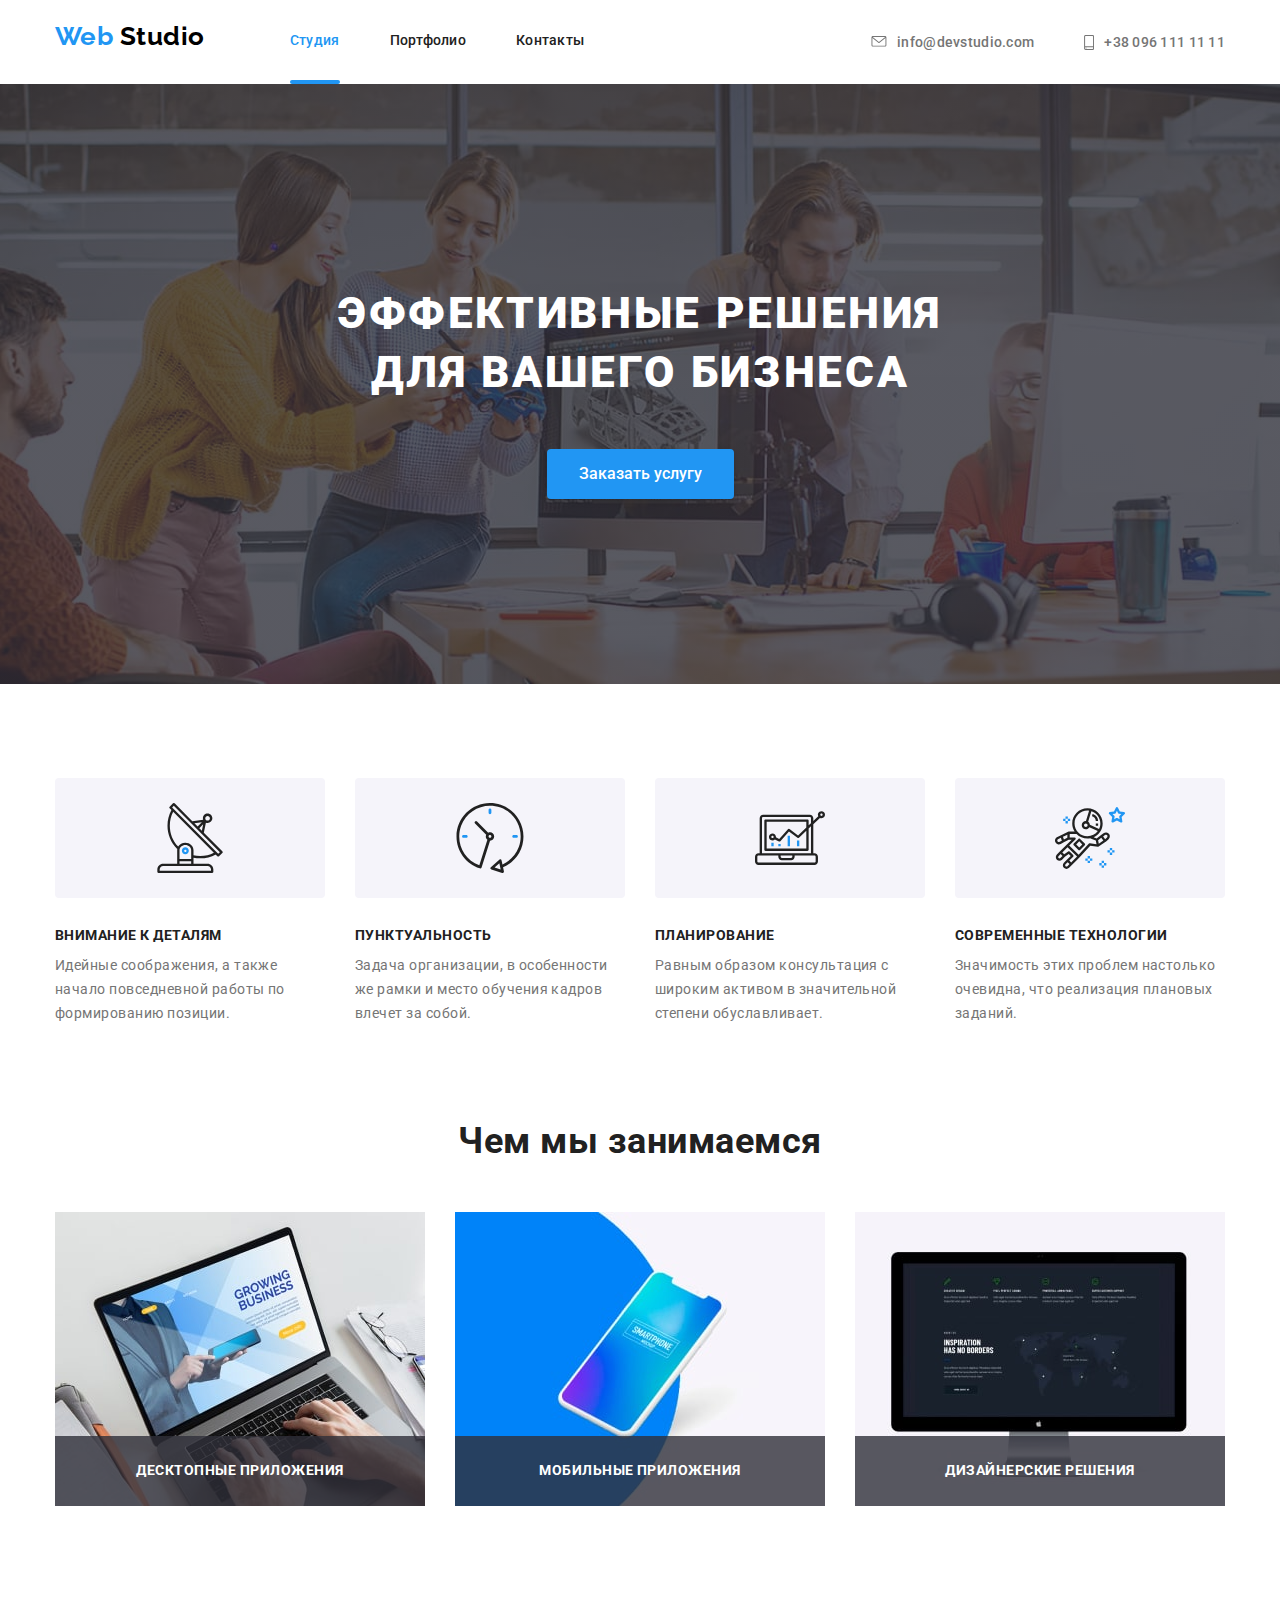
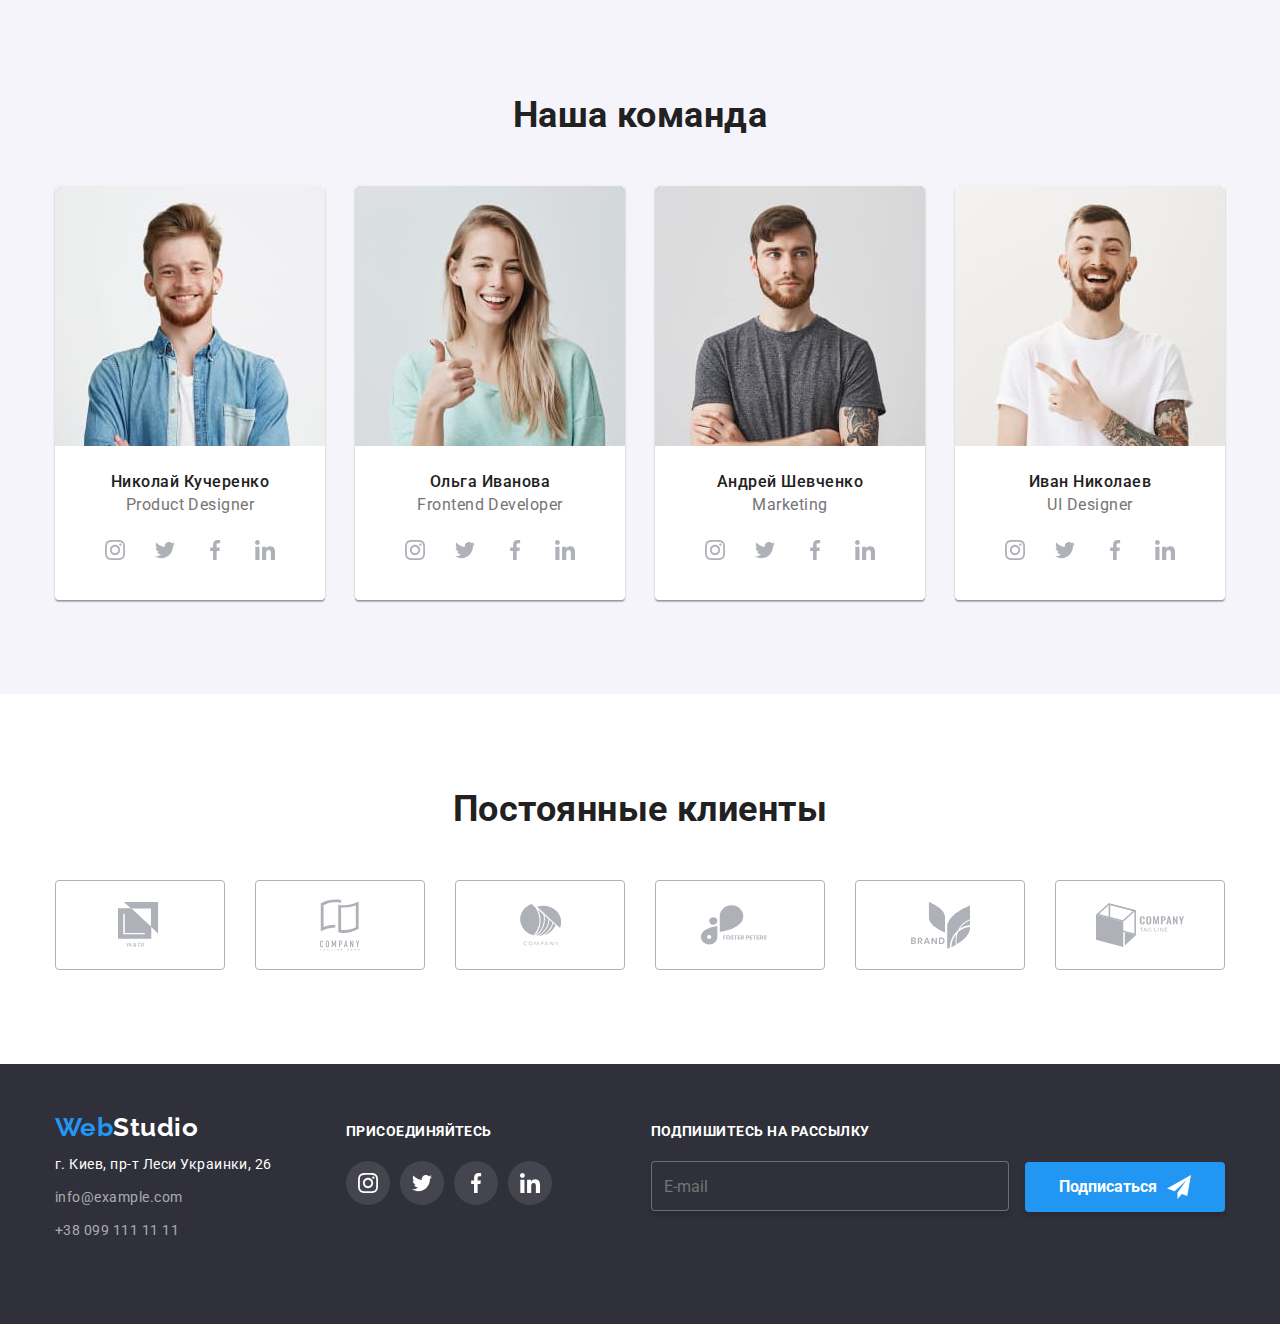
==== index.html @ 44673696 "Без хедера" ====
<!DOCTYPE html>
<html lang="ru">
  <head>
    <meta charset="UTF-8" />
    <meta name="viewport" content="width=device-width, initial-scale=1.0" />
    <title>Web Studio</title>
    <link
      href="https://fonts.googleapis.com/css2?family=Raleway:wght@700&family=Roboto:wght@400;500;700&display=swap"
      rel="stylesheet"
    />
    <link
      rel="stylesheet"
      href="https://cdnjs.cloudflare.com/ajax/libs/modern-normalize/0.6.0/modern-normalize.min.css"
    />
    <link rel="stylesheet" href="./css/main.min.css" />
  </head>
  <body>
    <header>
      <div class="main">
        <nav class="navigation">
          <a href="index.html" class="primary-logo"
            ><span class="blue-word">Web</span> Studio</a
          >

          <ul class="site-nav">
            <li class="nav-item current">
              <a href="./index.html" class="link active">Студия</a>
            </li>
            <li class="nav-item">
              <a href="./portfolio.html" class="link">Портфолио</a>
            </li>
            <li class="nav-item"><a href="" class="link">Контакты</a></li>
          </ul>
        </nav>

        <ul class="site-contacts">
          <li class="contacts-item">
            <a href="mailto:info@devstudio.com" class="link contacts">
              <svg class="envelope-icon">
                <use href="./images/symboldefs.svg#envelope"></use>
              </svg>
              info@devstudio.com</a
            >
          </li>
          <li class="contacts-item">
            <a href="tel:+380961111111" class="link contacts">
              <svg class="smartphone-icon">
                <use href="./images/symboldefs.svg#smartphone"></use>
              </svg>
              +38 096 111 11 11</a
            >
          </li>
        </ul>
      </div>
    </header>
    <!--Герой-->
    <main>
      <section class="hero">
        <div class="hero-container">
          <h1 class="hero-title">
            эффективные решения<br />
            для вашего бизнеса
          </h1>
          <button data-modal-open class="button order">Заказать услугу</button>
        </div>
      </section>
      <!--Преимущества работы-->
      <section class="advantage-section">
        <div class="advantage-container">
          <h2 class="hidden-title">Преимущества работы с нами</h2>
          <!--сделать скрытым!-->

          <ul class="advantage-list">
            <li class="advantage-item">
              <div class="bg-icon">
                <svg class="advantage-icon">
                  <use href="./images/symboldefs.svg#antenna"></use>
                </svg>
              </div>
              <h3 class="advantage-title">внимание к деталям</h3>
              <p class="advantage-text">
                Идейные соображения, а также начало повседневной работы по
                формированию позиции.
              </p>
            </li>
            <li class="advantage-item">
              <div class="bg-icon">
                <svg class="advantage-icon">
                  <use href="./images/symboldefs.svg#clock"></use>
                </svg>
              </div>
              <h3 class="advantage-title">пунктуальность</h3>
              <p class="advantage-text">
                Задача организации, в особенности же рамки и место обучения
                кадров влечет за собой.
              </p>
            </li>
            <li class="advantage-item">
              <div class="bg-icon">
                <svg class="advantage-icon">
                  <use href="./images/symboldefs.svg#diagram"></use>
                </svg>
              </div>
              <h3 class="advantage-title">планирование</h3>
              <p class="advantage-text">
                Равным образом консультация с широким активом в значительной
                степени обуславливает.
              </p>
            </li>
            <li class="advantage-item">
              <div class="bg-icon">
                <svg class="advantage-icon">
                  <use href="./images/symboldefs.svg#astronaut"></use>
                </svg>
              </div>
              <h3 class="advantage-title">современные технологии</h3>
              <p class="advantage-text">
                Значимость этих проблем настолько очевидна, что реализация
                плановых заданий.
              </p>
            </li>
          </ul>
        </div>
      </section>
      <!--Чем мы занимаемся-->

      <section class="production-section">
        <div class="production-container">
          <h3 class="section-title">Чем мы занимаемся</h3>
          <ul class="production-list">
            <li>
              <div class="production-wrapper">
                <img
                  src="./images/desktop.jpg"
                  alt="ноутбук"
                  width="370"
                  height="294"
                />
                <p class="production-title">десктопные приложения</p>
              </div>
            </li>
            <li>
              <div class="production-wrapper">
                <img
                  src="./images/mobile.jpg"
                  alt="смартфон"
                  width="370"
                  height="294"
                />
                <p class="production-title">мобильные приложения</p>
              </div>
            </li>
            <li>
              <div class="production-wrapper">
                <img
                  src="./images/design.jpg"
                  alt="пример дизайна на мониторе"
                  width="370"
                  height="294"
                />
                <p class="production-title">дизайнерские решения</p>
              </div>
            </li>
          </ul>
        </div>
      </section>

      <!--Наша команда-->
      <section class="team-section">
        <div class="team-container">
          <h2 class="section-title">Наша команда</h2>
          <ul class="team-list">
            <li class="team-item">
              <picture>
                <source
                  srcset="
                    ./images/tablet/nicolai.jpg   1x,
                    ./images/tablet/nicolai2x.jpg 2x
                  "
                  media="(min-width:768px) and (max-width: 1199px)"
                />
                <source
                  srcset="
                    ./images/mobile/nicolay.jpg    1x,
                    ./images/mobile/nicolay@2x.jpg 2x
                  "
                  media="(max-width: 767px)"
                />
                <img src="./images/johnsmith.jpg" alt="Николай Кучеренко" />
              </picture>

              <div class="team-data">
                <h3 class="development-title">Николай Кучеренко</h3>
                <p class="development-profession">Product Designer</p>
                <ul class="social-links">
                  <li>
                    <a href="https://www.instagram.com/" class="links-item">
                      <svg class="icon-network">
                        <use href="./images/symboldefs.svg#instagram"></use>
                      </svg>
                    </a>
                  </li>
                  <li>
                    <a href="https://twitter.com/explore" class="links-item">
                      <svg class="icon-network">
                        <use href="./images/symboldefs.svg#twitter"></use>
                      </svg>
                    </a>
                  </li>
                  <li>
                    <a href="https://www.facebook.com/" class="links-item">
                      <svg class="icon-network">
                        <use href="./images/symboldefs.svg#facebook"></use>
                      </svg>
                    </a>
                  </li>
                  <li>
                    <a href="https://www.linkedin.com/" class="links-item">
                      <svg class="icon-network">
                        <use href="./images/symboldefs.svg#linkedin"></use>
                      </svg>
                    </a>
                  </li>
                </ul>
              </div>
            </li>
            <li class="team-item">
              <picture>
                <source
                  srcset="
                    ./images/tablet/olga.jpg   1x,
                    ./images/tablet/olga2x.jpg 2x
                  "
                  media="(min-width:768px) and (max-width: 1199px)"
                />
                <source
                  srcset="
                    ./images/mobile/olga.jpg    1x,
                    ./images/mobile/olga@2x.jpg 2x
                  "
                  media="(max-width: 767px)"
                />
                <img
                  src="./images/martastewart.jpg"
                  alt="Ольга Иванова frontend developer"
                />
              </picture>
              <div class="team-data">
                <h3 class="development-title">Ольга Иванова</h3>
                <p class="development-profession">Frontend Developer</p>
                <ul class="social-links">
                  <li>
                    <a href="https://www.instagram.com/" class="links-item">
                      <svg class="icon-network">
                        <use href="./images/symboldefs.svg#instagram"></use>
                      </svg>
                    </a>
                  </li>
                  <li>
                    <a href="https://twitter.com/explore" class="links-item">
                      <svg class="icon-network">
                        <use href="./images/symboldefs.svg#twitter"></use>
                      </svg>
                    </a>
                  </li>
                  <li>
                    <a href="https://www.facebook.com/" class="links-item">
                      <svg class="icon-network">
                        <use href="./images/symboldefs.svg#facebook"></use>
                      </svg>
                    </a>
                  </li>
                  <li>
                    <a href="https://www.linkedin.com/" class="links-item">
                      <svg class="icon-network">
                        <use href="./images/symboldefs.svg#linkedin"></use>
                      </svg>
                    </a>
                  </li>
                </ul>
              </div>
            </li>
            <li class="team-item">
              <picture>
                <source
                  srcset="
                    ./images/tablet/andrey.jpg   1x,
                    ./images/tablet/andrey2x.jpg 2x
                  "
                  media="(min-width:768px) and (max-width: 1199px)"
                />
                <source
                  srcset="
                    ./images/mobile/andrey.jpg    1x,
                    ./images/mobile/andrey@2x.jpg 2x
                  "
                  media="(max-width: 767px)"
                />
                <img
                  src="./images/robertjakis.jpg"
                  alt="Андрей Шевченко marketing"
                />
              </picture>
              <div class="team-data">
                <h3 class="development-title">Андрей Шевченко</h3>
                <p class="development-profession">Marketing</p>
                <ul class="social-links">
                  <li>
                    <a href="https://www.instagram.com/" class="links-item">
                      <svg class="icon-network">
                        <use href="./images/symboldefs.svg#instagram"></use>
                      </svg>
                    </a>
                  </li>
                  <li>
                    <a href="https://twitter.com/explore" class="links-item">
                      <svg class="icon-network">
                        <use href="./images/symboldefs.svg#twitter"></use>
                      </svg>
                    </a>
                  </li>
                  <li>
                    <a href="https://www.facebook.com/" class="links-item">
                      <svg class="icon-network">
                        <use href="./images/symboldefs.svg#facebook"></use>
                      </svg>
                    </a>
                  </li>
                  <li>
                    <a href="https://www.linkedin.com/" class="links-item">
                      <svg class="icon-network">
                        <use href="./images/symboldefs.svg#linkedin"></use>
                      </svg>
                    </a>
                  </li>
                </ul>
              </div>
            </li>
            <li class="team-item">
              <picture>
                <source
                  srcset="
                    ./images/tablet/ivan.jpg   1x,
                    ./images/tablet/ivan2x.jpg 2x
                  "
                  media="(min-width:768px) and (max-width: 1199px)"
                />
                <source
                  srcset="
                    ./images/mobile/ivan.jpg    1x,
                    ./images/mobile/ivan@2x.jpg 2x
                  "
                  media="(max-width: 767px)"
                />
                <img
                  src="./images/martindoe.jpg"
                  alt="Иван Николаев ui designer"
                />
              </picture>
              <div class="team-data">
                <h3 class="development-title">Иван Николаев</h3>
                <p class="development-profession">UI Designer</p>
                <ul class="social-links">
                  <li>
                    <a href="https://www.instagram.com/" class="links-item">
                      <svg class="icon-network">
                        <use href="./images/symboldefs.svg#instagram"></use>
                      </svg>
                    </a>
                  </li>
                  <li>
                    <a href="https://twitter.com/explore" class="links-item">
                      <svg class="icon-network">
                        <use href="./images/symboldefs.svg#twitter"></use>
                      </svg>
                    </a>
                  </li>
                  <li>
                    <a href="https://www.facebook.com/" class="links-item">
                      <svg class="icon-network">
                        <use href="./images/symboldefs.svg#facebook"></use>
                      </svg>
                    </a>
                  </li>
                  <li>
                    <a href="https://www.linkedin.com/" class="links-item">
                      <svg class="icon-network">
                        <use href="./images/symboldefs.svg#linkedin"></use>
                      </svg>
                    </a>
                  </li>
                </ul>
              </div>
            </li>
          </ul>
        </div>
      </section>
      <!--Постоянные клиенты-->
      <section class="clients-section">
        <div class="clients-container">
          <h2 class="section-title">Постоянные клиенты</h2>
          <ul class="clients-list">
            <li class="clients-item">
              <a href="" class="clients-link">
                <svg class="logo yaco">
                  <use href="./images/symboldefs.svg#logo1"></use>
                </svg>
              </a>
            </li>
            <li class="clients-item">
              <a href="" class="clients-link"
                ><svg class="logo tagline">
                  <use href="./images/symboldefs.svg#logo2"></use>
                </svg>
              </a>
            </li>
            <li class="clients-item">
              <a href="" class="clients-link">
                <svg class="logo company">
                  <use href="./images/symboldefs.svg#logo3"></use>
                </svg>
              </a>
            </li>
            <li class="clients-item">
              <a href="" class="clients-link">
                <svg class="logo foster">
                  <use href="./images/symboldefs.svg#logo4"></use>
                </svg>
              </a>
            </li>
            <li class="clients-item">
              <a href="" class="clients-link">
                <svg class="logo brand">
                  <use href="./images/symboldefs.svg#logo5"></use>
                </svg>
              </a>
            </li>
            <li class="clients-item">
              <a href="" class="clients-link">
                <svg class="logo taglinecompany">
                  <use href="./images/symboldefs.svg#logo6"></use>
                </svg>
              </a>
            </li>
          </ul>
        </div>
      </section>
    </main>

    <!--footer-->
    <footer class="footer-background">
      <div class="footer-container">
        <div class="footer-main">
          <div class="footer-address">
            <nav class="logo-footer">
              <a href="index.html" class="primary-logo link"
                ><span class="blue-word">Web</span
                ><span class="white-word">Studio</span></a
              >
            </nav>

            <address class="location">г. Киев, пр-т Леси Украинки, 26</address>

            <ul class="contacts-footer">
              <li>
                <a class="mail-tel" href="mailto:info@example.com"
                  >info@example.com</a
                >
              </li>
              <li>
                <a class="mail-tel" href="tel:+380991111111"
                  >+38 099 111 11 11</a
                >
              </li>
            </ul>
          </div>

          <div class="add-social">
            <b class="footer-title">присоединяйтесь</b>
            <nav>
              <ul class="network-add">
                <li class="network-item">
                  <a href="https://www.instagram.com/" class="network-footer">
                    <svg>
                      <use href="./images/symboldefs.svg#instagram"></use>
                    </svg>
                  </a>
                </li>
                <li class="network-item">
                  <a href="https://twitter.com/explore" class="network-footer">
                    <svg>
                      <use href="./images/symboldefs.svg#twitter"></use>
                    </svg>
                  </a>
                </li>
                <li class="network-item">
                  <a href="https://www.facebook.com/" class="network-footer">
                    <svg>
                      <use href="./images/symboldefs.svg#facebook"></use>
                    </svg>
                  </a>
                </li>
                <li class="network-item">
                  <a href="https://www.linkedin.com/" class="network-footer">
                    <svg>
                      <use href="./images/symboldefs.svg#linkedin"></use>
                    </svg>
                  </a>
                </li>
              </ul>
            </nav>
          </div>

          <div class="subsribe">
            <b class="footer-title">подпишитесь на рассылку</b>
            <form>
              <input type="email" class="subsribe-input" placeholder="E-mail" />
              <button type="submit" class="button-subsribe">
                Подписаться<svg class="icon-send">
                  <use href="./images/symboldefs.svg#iconsend"></use>
                </svg>
              </button>
            </form>
          </div>
        </div>
      </div>
    </footer>

    <div class="backdrop is-hidden" data-modal>
      <div class="form-container">
        <button data-modal-close type="button" class="close-btn">
          <svg width="11px" height="11px">
            <use href="./images/symboldefs.svg#close-icon"></use>
          </svg>
        </button>

        <b class="form-title">Оставьте свои данные, мы вам перезвоним</b>

        <form class="form-window">
          <div class="wrapper-input">
            <input
              type="text"
              name="user-name"
              id="name"
              autocomplete="off"
              placeholder=" "
              class="form-input"
            />
            <label for="name">Имя</label>
            <svg class="name-icon">
              <use href="./images/symboldefs.svg#nameicon"></use>
            </svg>
          </div>

          <div class="wrapper-input">
            <input
              type="tel"
              name="user-phone"
              id="telephone"
              autocomplete="off"
              placeholder=" "
              class="form-input"
            />
            <label for="telephone">Телефон</label>
            <svg class="telephone-icon">
              <use href="./images/symboldefs.svg#telephone-icon"></use>
            </svg>
          </div>

          <div class="wrapper-input">
            <input
              type="email"
              name="user-email"
              id="email"
              autocomplete="off"
              placeholder=" "
              class="form-input"
            />
            <label for="email">Почта</label>
            <svg class="telephone-icon">
              <use href="./images/symboldefs.svg#mail-icon"></use>
            </svg>
          </div>

          <div class="enter-comment">
            <textarea
              name="comment"
              id="comment"
              rows="10"
              placeholder=" "
              class="field-comment"
            ></textarea>
            <label for="comment">Комментарий</label>
          </div>

          <div class="checkbox-container">
            <label class="agree-label"
              ><input type="checkbox" name="agree" class="checkbox" />
              <svg class="icon-check">
                <use href="./images/symboldefs.svg#icon-check"></use>
              </svg>
              Соглашаюсь с рассылкой и принимаю
              <a href="" class="conditions-contract">Условия договора</a></label
            >
          </div>
          <button type="submit" class="button-send">Отправить</button>
        </form>
      </div>
    </div>

    <script src="./js/modal.js"></script>
  </body>
</html>
---- css/main.min.css ----
*,*::before,*::after{-webkit-box-sizing:inherit;box-sizing:inherit}html{-webkit-box-sizing:border-box;box-sizing:border-box}img{display:block;max-width:100%;height:auto}body{color:#757575;font-family:Roboto, sans-serif;letter-spacing:0.03em}ul{list-style-type:none;padding:0;margin:0}.section-title{margin-top:0;margin-bottom:50px;color:#212121;font-weight:700;font-size:36px;line-height:1.17;text-align:center}@media screen and (min-width: 768px) and (max-width: 1199px){.section-title{margin-bottom:30px;font-size:28px}}@media screen and (max-width: 767px){.section-title{margin-bottom:30px;font-size:28px;line-height:1.17}}.main{margin-left:auto;margin-right:auto;width:1200px;padding-left:15px;padding-right:15px;-webkit-box-align:center;-ms-flex-align:center;align-items:center;display:-webkit-box;display:-ms-flexbox;display:flex;-webkit-box-pack:justify;-ms-flex-pack:justify;justify-content:space-between}@media screen and (min-width: 768px) and (max-width: 1199px){.main{width:768px;height:80px;padding-left:15px;padding-right:15px}}@media screen and (max-width: 767px){.main{width:480px;padding-left:15px;padding-right:15px}}.primary-logo{min-width:141px;color:#000000;text-decoration:none;font-family:Raleway, sans-serif;font-weight:700;font-size:26px;line-height:1.2}.primary-logo:focus{color:#2196f3}.primary-logo .blue-word{color:#2196f3}@media screen and (min-width: 768px) and (max-width: 1199px){.primary-logo{font-size:24px}}@media screen and (max-width: 767px){.primary-logo{font-size:24px;line-height:1.16}}.navigation{display:-webkit-box;display:-ms-flexbox;display:flex;-webkit-box-align:baseline;-ms-flex-align:baseline;align-items:baseline}@media screen and (min-width: 768px) and (max-width: 1199px){.navigation{-webkit-box-align:center;-ms-flex-align:center;align-items:center}}.site-nav{margin-left:85px;display:-webkit-box;display:-ms-flexbox;display:flex}.site-nav a{display:block;padding-top:32px;padding-bottom:32px;color:#212121;text-decoration:none;font-weight:500;font-size:14px;line-height:1.15;letter-spacing:0.02em;-webkit-transition-duration:250ms;transition-duration:250ms;-webkit-transition-timing-function:cubic-bezier(0.4, 0, 0.2, 1);transition-timing-function:cubic-bezier(0.4, 0, 0.2, 1)}@media screen and (min-width: 768px) and (max-width: 1199px){.site-nav{margin-left:80px}.site-nav a{padding-bottom:28px}}.nav-item:not(:last-child){margin-right:50px}.link:hover,.link:focus,.link.active{color:#2196f3}.current::after{display:block;border-radius:2px;content:"";height:4px;width:100%;background-color:#2196f3}.site-contacts{display:-webkit-box;display:-ms-flexbox;display:flex}@media screen and (min-width: 768px) and (max-width: 1199px){.site-contacts{display:block;margin-left:83px}}.contacts-item{display:-webkit-inline-box;display:-ms-inline-flexbox;display:inline-flex;-webkit-box-align:center;-ms-flex-align:center;align-items:center}.contacts-item:not(:last-child){margin-right:50px}@media screen and (min-width: 768px) and (max-width: 1199px){.contacts-item{margin-bottom:10px}.contacts-item:not(:last-child){margin-right:0}}.contacts{display:-webkit-box;display:-ms-flexbox;display:flex;-webkit-box-align:center;-ms-flex-align:center;align-items:center;text-decoration:none;color:#757575;font-weight:500;font-size:14px;line-height:1.15;letter-spacing:0.02em;-webkit-transition-duration:250ms;transition-duration:250ms;-webkit-transition-timing-function:cubic-bezier(0.4, 0, 0.2, 1);transition-timing-function:cubic-bezier(0.4, 0, 0.2, 1)}@media screen and (min-width: 768px) and (max-width: 1199px){.contacts{font-size:12px}}.link .contacts:focus{color:#2196f3}.envelope-icon{margin-right:10px;width:16px;height:11.2px;fill:currentColor}.envelope-icon:hover{fill:#2196f3}.smartphone-icon{margin-right:10px;width:10px;height:14.94px;fill:currentColor}.smartphone-icon:hover{fill:#2196f3}.button{padding:10px 32px;border-radius:4px;text-decoration:none;color:#ffffff;background-color:#2196f3;font-family:Roboto;font-weight:500;font-size:16px;line-height:1.87;text-align:center;-webkit-box-shadow:0px 4px 4px rgba(0,0,0,0.15);box-shadow:0px 4px 4px rgba(0,0,0,0.15);border-style:none;cursor:pointer}.buttonfocus{background-color:#2196f3;border:2px solid #ffffff}.order{margin-left:auto;margin-right:auto;display:block;width:-webkit-fit-content;width:-moz-fit-content;width:fit-content;outline:transparent}.button-subsribe{font-weight:700;font-size:16px;line-height:1.87;padding:0;border:none;display:-webkit-inline-box;display:-ms-inline-flexbox;display:inline-flex;-webkit-box-pack:center;-ms-flex-pack:center;justify-content:center;-webkit-box-align:center;-ms-flex-align:center;align-items:center;outline:none;color:#fff;background-color:#2196f3;width:200px;height:50px;-webkit-box-shadow:0px 4px 4px rgba(0,0,0,0.15);box-shadow:0px 4px 4px rgba(0,0,0,0.15);border-radius:4px;cursor:pointer}.button-subsribe:focus{background-color:#2196f3;border:2px solid #fff}.button-subsribe .icon-send{width:24px;height:24px;margin-left:10px}.close-btn{width:30px;height:30px;position:absolute;right:8px;top:8px;border-radius:50%;padding:0;border:none;display:-webkit-inline-box;display:-ms-inline-flexbox;display:inline-flex;-webkit-box-pack:center;-ms-flex-pack:center;justify-content:center;-webkit-box-align:center;-ms-flex-align:center;align-items:center;outline:none;cursor:pointer;-webkit-box-shadow:0px 2px 1px rgba(0,0,0,0.2),0px 1px 1px rgba(0,0,0,0.14),0px 1px 3px rgba(0,0,0,0.12);box-shadow:0px 2px 1px rgba(0,0,0,0.2),0px 1px 1px rgba(0,0,0,0.14),0px 1px 3px rgba(0,0,0,0.12)}.close-btn:focus{border:solid 2px #2196f3}.close-btn:hover{fill:#2196f3}.button-send{font-weight:700;font-size:16px;line-height:1.87;letter-spacing:0.06em;padding:0;border:none;display:-webkit-inline-box;display:-ms-inline-flexbox;display:inline-flex;-webkit-box-pack:center;-ms-flex-pack:center;justify-content:center;-webkit-box-align:center;-ms-flex-align:center;align-items:center;outline:none;color:#fff;background-color:#2196f3;width:200px;height:50px;-webkit-box-shadow:0px 4px 4px rgba(0,0,0,0.15);box-shadow:0px 4px 4px rgba(0,0,0,0.15);border-radius:4px;cursor:pointer}.button-send:focus{border:1px solid #000000}.hero{margin-left:auto;margin-right:auto;background-color:rgba(47,48,58,0.8);background-image:-webkit-gradient(linear, left top, left bottom, from(rgba(47,48,58,0.8)), to(rgba(47,48,58,0.8))),url("../images/heroimg.jpg");background-image:linear-gradient(rgba(47,48,58,0.8), rgba(47,48,58,0.8)),url("../images/heroimg.jpg");background-repeat:no-repeat;background-size:cover;background-position:center;max-width:1600px;height:600px}.hero-container{margin-left:auto;margin-right:auto;width:1200px;padding-left:15px;padding-right:15px;position:relative;padding-top:200px}@media screen and (min-width: 768px) and (max-width: 1199px){.hero-container{max-width:768px;height:400px;padding-top:118px}}@media screen and (max-width: 767px){.hero-container{width:100%;height:400px;padding-top:118px}}.hero-title{text-align:center;display:block;margin-left:auto;margin-right:auto;width:-webkit-fit-content;width:-moz-fit-content;width:fit-content;margin-top:0;margin-bottom:46px;color:#ffffff;font-weight:900;font-size:44px;line-height:1.35;letter-spacing:0.06em;text-transform:uppercase}@media screen and (min-width: 768px) and (max-width: 1199px){.hero-title{margin-bottom:30px;font-size:26px;line-height:1.61}}@media screen and (max-width: 767px){.hero-title{margin-bottom:30px;font-size:26px;line-height:1.61}}@media screen and (min-width: 768px) and (max-width: 1199px){.hero{background-color:rgba(47,48,58,0.8);background-image:-webkit-gradient(linear, left top, left bottom, from(rgba(47,48,58,0.8)), to(rgba(47,48,58,0.8))),url("../images/tablet/herotablet.jpg");background-image:linear-gradient(rgba(47,48,58,0.8), rgba(47,48,58,0.8)),url("../images/tablet/herotablet.jpg");background-repeat:no-repeat;background-size:cover;background-position:center;width:768px;height:400px}}@media screen and (min-device-pixel-ratio: 2), screen and (-webkit-min-device-pixel-ratio: 2), screen and (min-resolution: 192dpi), screen and (min-resolution: 2dppx){.hero{background-image:-webkit-gradient(linear, left top, left bottom, from(rgba(47,48,58,0.8)), to(rgba(47,48,58,0.8))),url("../images/tablet/herotablet2x.jpg");background-image:linear-gradient(rgba(47,48,58,0.8), rgba(47,48,58,0.8)),url("../images/tablet/herotablet2x.jpg")}}@media screen and (max-width: 767px){.hero{background-color:rgba(47,48,58,0.8);background-image:-webkit-gradient(linear, left top, left bottom, from(rgba(47,48,58,0.8)), to(rgba(47,48,58,0.8))),url("../images/mobile/hero.jpg");background-image:linear-gradient(rgba(47,48,58,0.8), rgba(47,48,58,0.8)),url("../images/mobile/hero.jpg");background-size:cover;height:400px;width:480px}}@media screen and (min-device-pixel-ratio: 1.25), screen and (-webkit-min-device-pixel-ratio: 1.25), screen and (min-resolution: 120dpi), screen and (-webkit-min-device-pixel-ratio: 2), screen and (min-resolution: 2dppx){.hero{background-image:-webkit-gradient(linear, left top, left bottom, from(rgba(47,48,58,0.8)), to(rgba(47,48,58,0.8))),url("../images/mobile/hero@2x.jpg");background-image:linear-gradient(rgba(47,48,58,0.8), rgba(47,48,58,0.8)),url("../images/mobile/hero@2x.jpg");background-size:cover}}@media screen and (max-width: 767px){.hero{width:100%}}.form-container{position:absolute;width:528px;height:581px;padding:40px;display:-webkit-box;display:-ms-flexbox;display:flex;-webkit-box-orient:vertical;-webkit-box-direction:normal;-ms-flex-direction:column;flex-direction:column;-webkit-box-align:center;-ms-flex-align:center;align-items:center;margin-left:auto;margin-right:auto;top:50%;left:50%;-webkit-transform:translate(-50%, -50%);transform:translate(-50%, -50%);border-radius:4px;background-color:#ffffff;-webkit-box-shadow:0px 2px 1px rgba(0,0,0,0.2),0px 1px 1px rgba(0,0,0,0.14),0px 1px 3px rgba(0,0,0,0.12);box-shadow:0px 2px 1px rgba(0,0,0,0.2),0px 1px 1px rgba(0,0,0,0.14),0px 1px 3px rgba(0,0,0,0.12)}@media screen and (max-width: 767px){.form-container{width:100%;height:auto}}@media screen and (min-width: 768px) and (max-width: 1199px){.form-container{width:450px;height:609px;text-align:center}}.form-title{margin-bottom:30px;font-weight:700;font-size:20px;line-height:1.15;color:#212121}.form-window{width:100%;display:-webkit-inline-box;display:-ms-inline-flexbox;display:inline-flex;-webkit-box-orient:vertical;-webkit-box-direction:normal;-ms-flex-direction:column;flex-direction:column;-webkit-box-align:center;-ms-flex-align:center;align-items:center}.backdrop{position:fixed;z-index:2;top:0;left:0;width:100%;height:100%;background-color:rgba(0,0,0,0.5);opacity:1;visibility:visible;-webkit-transition-duration:250ms;transition-duration:250ms;-webkit-transition-timing-function:cubic-bezier(0.4, 0, 0.2, 1);transition-timing-function:cubic-bezier(0.4, 0, 0.2, 1)}.is-hidden{visibility:hidden;opacity:0;pointer-events:none}.close-btn{width:30px;height:30px;position:absolute;right:8px;top:8px;border-radius:50%;padding:0;border:none;display:-webkit-inline-box;display:-ms-inline-flexbox;display:inline-flex;-webkit-box-pack:center;-ms-flex-pack:center;justify-content:center;-webkit-box-align:center;-ms-flex-align:center;align-items:center;outline:none;cursor:pointer;-webkit-box-shadow:0px 2px 1px rgba(0,0,0,0.2),0px 1px 1px rgba(0,0,0,0.14),0px 1px 3px rgba(0,0,0,0.12);box-shadow:0px 2px 1px rgba(0,0,0,0.2),0px 1px 1px rgba(0,0,0,0.14),0px 1px 3px rgba(0,0,0,0.12)}.close-btn:focus{border:solid 2px #2196f3}.close-btn:hover{fill:#2196f3}.form-input{width:100%;margin:0;padding:11px 11px 11px 42px;border:1px solid rgba(33,33,33,0.2);border-radius:4px}.form-input:focus ~ .name-icon{fill:#2196f3}.form-input:focus+label{color:#2196f3}.form-input:focus{outline-color:#2196f3}.form-input:focus+label{-webkit-transform:translate(-30px, -40px);transform:translate(-30px, -40px);font-size:12px;-webkit-transition-duration:250ms;transition-duration:250ms;-webkit-transition-timing-function:cubic-bezier(0.4, 0, 0.2, 1);transition-timing-function:cubic-bezier(0.4, 0, 0.2, 1)}.form-input:not(:placeholder-shown)+label{font-size:12px}.form-input:focus+label,.form-input:focus ~ .telephone-icon{fill:#2196f3}.form-input:not(:placeholder-shown)+label{-webkit-transform:translate(-30px, -40px);transform:translate(-30px, -40px)}.name-icon{width:12px;height:12px;position:absolute;top:50%;left:19px;-webkit-transform:translateY(-50%);transform:translateY(-50%);fill:#000000;-webkit-transition-duration:250ms;transition-duration:250ms;-webkit-transition-timing-function:cubic-bezier(0.4, 0, 0.2, 1);transition-timing-function:cubic-bezier(0.4, 0, 0.2, 1)}.wrapper-input{margin-bottom:28px;position:relative;width:100%}.wrapper-input>label{position:absolute;top:50%;-webkit-transform:translateY(-50%);transform:translateY(-50%);left:42px;-webkit-transition-duration:250ms;transition-duration:250ms;-webkit-transition-timing-function:cubic-bezier(0.4, 0, 0.2, 1);transition-timing-function:cubic-bezier(0.4, 0, 0.2, 1)}.telephone-icon{position:absolute;width:13px;height:13px;top:50%;left:19px;fill:#000000;-webkit-transform:translateY(-50%);transform:translateY(-50%);-webkit-transition-duration:250ms;transition-duration:250ms;-webkit-transition-timing-function:cubic-bezier(0.4, 0, 0.2, 1);transition-timing-function:cubic-bezier(0.4, 0, 0.2, 1)}.enter-comment{width:100%;position:relative}.enter-comment>label{position:absolute;top:17px;left:16px;-webkit-transition-duration:250ms;transition-duration:250ms;-webkit-transition-timing-function:cubic-bezier(0.4, 0, 0.2, 1);transition-timing-function:cubic-bezier(0.4, 0, 0.2, 1)}.field-comment{display:block;width:100%;height:120px;padding:16px 12px;border:1px solid rgba(33,33,33,0.2);border-radius:4px}.field-comment:focus{outline-color:#2196f3}.field-comment:focus+label{-webkit-transform:translate(-1px, -35px);transform:translate(-1px, -35px);color:#2196f3;font-size:12px;-webkit-transition-duration:250ms;transition-duration:250ms;-webkit-transition-timing-function:cubic-bezier(0.4, 0, 0.2, 1);transition-timing-function:cubic-bezier(0.4, 0, 0.2, 1)}.field-comment:not(:placeholder-shown)+label{font-size:12px}.field-comment:focus+label,.field-comment:not(:placeholder-shown)+label{-webkit-transform:translate(-1px, -35px);transform:translate(-1px, -35px)}textarea{resize:none}.agree-label{display:-webkit-box;display:-ms-flexbox;display:flex;-webkit-box-align:center;-ms-flex-align:center;align-items:center;font-size:14px;line-height:1.71}@media screen and (max-width: 767px){.agree-label{width:-webkit-max-content;width:-moz-max-content;width:max-content;font-size:12px}}@media screen and (min-width: 768px) and (max-width: 1199px){.agree-label{display:-webkit-inline-box;display:-ms-inline-flexbox;display:inline-flex;font-size:12px;white-space:nowrap}}.checkbox{width:1px;height:1px;margin:-1px;border:0;padding:0;clip:rect(0 0 0 0);position:absolute}.checkbox-container{margin-top:20px;margin-bottom:30px;display:-webkit-box;display:-ms-flexbox;display:flex;-webkit-box-align:center;-ms-flex-align:center;align-items:center;-webkit-box-pack:center;-ms-flex-pack:center;justify-content:center}.checkbox:checked+.icon-check{background-color:#2196f3;background-origin:border-box;border:none}.checkbox:focus+.icon-check{background-color:#2196f3;background-origin:border-box;border:none}.checkbox:focus:checked+.icon-check{background-color:#2196f3;background-origin:border-box;border:none}.checkbox:focus:not(:checked)+.icon-check{background-color:transparent;border:1px solid #2196f3}.icon-check{margin-right:8px;width:15px;height:15px;border:1px solid #000000;border-radius:3px;fill:#fff}.conditions-contract{margin-left:4px;color:#2196f3}.button-send{font-weight:700;font-size:16px;line-height:1.87;letter-spacing:0.06em;padding:0;border:none;display:-webkit-inline-box;display:-ms-inline-flexbox;display:inline-flex;-webkit-box-pack:center;-ms-flex-pack:center;justify-content:center;-webkit-box-align:center;-ms-flex-align:center;align-items:center;outline:none;color:#fff;background-color:#2196f3;width:200px;height:50px;-webkit-box-shadow:0px 4px 4px rgba(0,0,0,0.15);box-shadow:0px 4px 4px rgba(0,0,0,0.15);border-radius:4px;cursor:pointer}.button-send:focus{border:1px solid #000000}.advantage-section{padding-top:94px}@media screen and (min-width: 768px) and (max-width: 1199px){.advantage-section{padding-top:60px;padding-bottom:60px}}@media screen and (max-width: 767px){.advantage-section{padding-top:60px;padding-bottom:60px;width:100%}}.advantage-container{margin-left:auto;margin-right:auto;width:1200px;padding-left:15px;padding-right:15px}@media screen and (min-width: 768px) and (max-width: 1199px){.advantage-container{max-width:768px}}@media screen and (max-width: 767px){.advantage-container{width:100%}}.advantage-list{display:-webkit-box;display:-ms-flexbox;display:flex;-webkit-box-pack:justify;-ms-flex-pack:justify;justify-content:space-between}.advantage-list>li:not(:last-child){margin-right:30px}@media screen and (min-width: 768px) and (max-width: 1199px){.advantage-list{-ms-flex-wrap:wrap;flex-wrap:wrap}.advantage-list>li:not(:last-child){margin-right:0px}.advantage-list>li:nth-child(2n+1){margin-right:30px}.advantage-list>li:nth-child(-n+2){margin-bottom:30px}}@media screen and (max-width: 767px){.advantage-list{display:inline-block;text-align:center}.advantage-list>li:not(:first-child){margin-top:30px}}.advantage-item{width:270px}@media screen and (min-width: 768px) and (max-width: 1199px){.advantage-item{width:354px}}@media screen and (max-width: 767px){.advantage-item{width:100%}}.advantage-title{margin:0;margin-bottom:10px;color:#212121;font-weight:700;font-size:14px;line-height:1.14;text-transform:uppercase}.advantage-text{margin-top:0;margin-bottom:0;color:#757575;font-weight:400;font-size:14px;line-height:1.71}@media screen and (max-width: 767px){.advantage-text{text-align:initial}}.advantage-icon{width:70px;height:70px}.hidden-title{position:absolute;width:1px;height:1px;margin:-1px;border:0;padding:0;clip:rect(0 0 0 0);overflow:hidden}.bg-icon{margin-bottom:30px;display:-webkit-box;display:-ms-flexbox;display:flex;-webkit-box-align:center;-ms-flex-align:center;align-items:center;-webkit-box-pack:center;-ms-flex-pack:center;justify-content:center;height:120px;background-color:#f5f4fa;border-radius:4px}.production-section{padding-top:94px;padding-bottom:94px}@media screen and (min-width: 768px) and (max-width: 1199px){.production-section{display:none}}@media screen and (max-width: 767px){.production-section{display:none}}.production-container{margin-left:auto;margin-right:auto;width:1200px;padding-left:15px;padding-right:15px}.production-title{z-index:1;position:absolute;bottom:0;width:100%;height:70px;display:-webkit-inline-box;display:-ms-inline-flexbox;display:inline-flex;-webkit-box-pack:center;-ms-flex-pack:center;justify-content:center;-webkit-box-align:center;-ms-flex-align:center;align-items:center;margin-bottom:0;margin-top:0;background-color:rgba(47,48,58,0.8);color:#fff;text-align:center;font-weight:700;font-size:14px;line-height:1.14;text-transform:uppercase}.production-list{display:-webkit-box;display:-ms-flexbox;display:flex;-webkit-box-pack:justify;-ms-flex-pack:justify;justify-content:space-between}.production-list>li:not(:last-child){margin-right:30px}.production-wrapper{position:relative}.team-section{background-color:#f5f4fa;padding-top:94px;padding-bottom:94px}@media screen and (min-width: 768px) and (max-width: 1199px){.team-section{padding-top:60px;padding-bottom:60px}}@media screen and (max-width: 767px){.team-section{padding-top:60px;padding-bottom:60px}}.team-container{margin-left:auto;margin-right:auto;width:1200px;padding-left:15px;padding-right:15px}@media screen and (min-width: 768px) and (max-width: 1199px){.team-container{max-width:768px;margin-right:auto;margin-left:auto}}@media screen and (max-width: 767px){.team-container{width:100%;text-align:center}}.team-list{display:-webkit-box;display:-ms-flexbox;display:flex;-webkit-box-pack:justify;-ms-flex-pack:justify;justify-content:space-between}@media screen and (min-width: 768px) and (max-width: 1199px){.team-list{-ms-flex-wrap:wrap;flex-wrap:wrap}}@media screen and (max-width: 767px){.team-list{display:inline-block}}.team-item{background-color:#ffffff;border-radius:4px;-webkit-box-shadow:0px 2px 1px rgba(0,0,0,0.2),0px 1px 1px rgba(0,0,0,0.14),0px 1px 3px rgba(0,0,0,0.12);box-shadow:0px 2px 1px rgba(0,0,0,0.2),0px 1px 1px rgba(0,0,0,0.14),0px 1px 3px rgba(0,0,0,0.12);overflow:hidden}.team-item:not(:last-child){margin-right:30px}@media screen and (max-width: 767px){.team-item:not(:last-child){margin-right:0;margin-bottom:30px}}@media screen and (min-width: 768px) and (max-width: 1199px){.team-item:not(:last-child){margin-right:0}}@media screen and (min-width: 768px) and (max-width: 1199px) and (min-width: 768px) and (max-width: 1199px){.team-item:nth-child(-n+2){margin-bottom:30px}}.team-data{padding-top:30px;padding-right:32px;padding-left:32px;padding-bottom:24px}.social-links{display:-webkit-box;display:-ms-flexbox;display:flex;-webkit-box-pack:space-evenly;-ms-flex-pack:space-evenly;justify-content:space-evenly;margin-top:16px}@media screen and (min-width: 768px) and (max-width: 1199px){.social-links{padding-left:25px;padding-right:25px}}@media screen and (max-width: 767px){.social-links{width:206px;margin-left:auto;margin-right:auto}}.links-item{display:block;color:#ffffff}.links-item:focus{outline:none;width:44px;height:44px;border-radius:50%;background-color:#2196f3;fill:#ffffff}.links-item:focus:focus .icon-network{fill:#fff}.icon-network{padding:12px;border-radius:50%;overflow:visible;width:44px;height:44px;fill:#afb1b8;-webkit-transition-duration:250ms;transition-duration:250ms;-webkit-transition-timing-function:cubic-bezier(0.4, 0, 0.2, 1);transition-timing-function:cubic-bezier(0.4, 0, 0.2, 1)}.icon-network:hover{background-color:#2196f3;fill:currentColor}.development-title{margin-top:0;margin-bottom:0;color:#212121;font-weight:500;font-size:16px;line-height:0.8;text-align:center}.development-profession{margin-top:10px;margin-bottom:0;font-weight:400;font-size:16px;line-height:0.8;text-align:center}.clients-section{padding-top:94px;padding-bottom:94px}@media screen and (min-width: 768px) and (max-width: 1199px){.clients-section{padding-top:60px;padding-bottom:60px}}@media screen and (max-width: 768px){.clients-section{padding-top:60px;padding-bottom:60px}}.clients-container{margin-left:auto;margin-right:auto;width:1200px;padding-left:15px;padding-right:15px}@media screen and (min-width: 768px) and (max-width: 1199px){.clients-container{width:768px;margin-right:auto;margin-left:auto}}@media screen and (max-width: 767px){.clients-container{width:100%}}.clients-list{-webkit-box-pack:justify;-ms-flex-pack:justify;justify-content:space-between;display:-webkit-box;display:-ms-flexbox;display:flex;margin-left:auto;margin-right:auto}@media screen and (min-width: 768px) and (max-width: 1199px){.clients-list{-ms-flex-wrap:wrap;flex-wrap:wrap}}@media screen and (max-width: 767px){.clients-list{-ms-flex-wrap:wrap;flex-wrap:wrap}}@media screen and (max-width: 767px){.clients-item{width:calc(50% - 15px)}.clients-item:nth-child(-n+4){margin-bottom:30px}.clients-item:nth-child(odd){margin-right:30px}.clients-item:nth-child(even){margin-right:0}}@media screen and (min-width: 1200px){.clients-item:not(:last-child){margin-right:30px}}@media screen and (min-width: 768px) and (max-width: 1199px){.clients-item:not(:last-child):nth-child(-n+3){margin-bottom:30px}}.clients-link{display:-webkit-box;display:-ms-flexbox;display:flex;-webkit-box-pack:center;-ms-flex-pack:center;justify-content:center;-webkit-box-align:center;-ms-flex-align:center;align-items:center;width:170px;height:90px;color:#afb1b8;border:1px solid #afb1b8;border-radius:4px;-webkit-transition-duration:250ms;transition-duration:250ms;-webkit-transition-timing-function:cubic-bezier(0.4, 0, 0.2, 1);transition-timing-function:cubic-bezier(0.4, 0, 0.2, 1)}.clients-link:focus{color:#2196f3;border:1px solid #2196f3}.clients-link:hover{color:#2196f3;border:1px solid #2196f3;fill:currentColor}@media screen and (min-width: 768px) and (max-width: 1199px){.clients-link{width:226px}}@media screen and (max-width: 767px){.clients-link{width:100%}}.logo{fill:currentColor}.logo.yaco{width:44px;height:49px}.logo.tagline{width:40px;height:52px}.logo.company{width:41px;height:42px}.logo.foster{width:79px;height:42px}.logo.brand{width:59px;height:47px}.logo.taglinecompany{width:88px;height:45px}.footer-container{margin-left:auto;margin-right:auto;width:1200px;padding-left:15px;padding-right:15px;padding-top:48px;padding-bottom:21px}@media screen and (min-width: 768px) and (max-width: 1199px){.footer-container{padding-top:60px;padding-bottom:60px;width:768px}}@media screen and (max-width: 767px){.footer-container{padding-top:60px;padding-bottom:60px;width:100%}}.footer-main{display:-webkit-box;display:-ms-flexbox;display:flex;-webkit-box-pack:justify;-ms-flex-pack:justify;justify-content:space-between;-webkit-box-align:baseline;-ms-flex-align:baseline;align-items:baseline;padding-bottom:60px}@media screen and (min-width: 768px) and (max-width: 1199px){.footer-main{-ms-flex-wrap:wrap;flex-wrap:wrap;-webkit-box-pack:space-evenly;-ms-flex-pack:space-evenly;justify-content:space-evenly;padding-bottom:0}}@media screen and (max-width: 767px){.footer-main{display:block;text-align:center;padding-bottom:0}}.footer-background{background-color:#2f303a}@media screen and (min-width: 768px) and (max-width: 1199px){.footer-background{text-align:center}}.footer-address{margin-right:69px}@media screen and (max-width: 767px){.footer-address{margin-right:0}}.logo-footer{margin-bottom:10px}.logo-footer .white-word{color:#fff}.logo-footer .link:focus .white-word{color:#2196f3}@media screen and (max-width: 767px){.logo-footer{margin-bottom:20px}}.location{margin-bottom:9px;color:#ffffff;font-style:normal;font-weight:400;font-size:14px;line-height:1.7}.contacts-footer>li:not(:last-child){margin-bottom:9px}.contacts-footer .mail-tel{text-decoration:none;color:rgba(255,255,255,0.6);font-weight:400;font-size:14px;line-height:1.7}@media screen and (max-width: 767px){.contacts-footer{margin-bottom:60px}}.add-social{margin-right:94px}@media screen and (min-width: 768px) and (max-width: 1199px){.add-social{margin-right:0}}@media screen and (max-width: 767px){.add-social{width:-webkit-fit-content;width:-moz-fit-content;width:fit-content;margin-left:auto;margin-right:auto;margin-bottom:60px}}.footer-title{margin-bottom:21px;display:block;color:#fff;font-weight:700;font-size:14px;line-height:1.14;text-transform:uppercase}.network-add{display:-webkit-box;display:-ms-flexbox;display:flex;-webkit-box-pack:justify;-ms-flex-pack:justify;justify-content:space-between}.network-item:not(:last-child){margin-right:10px}.network-footer{border-radius:50%;overflow:visible;width:44px;height:44px;fill:#afb1b8;display:-webkit-inline-box;display:-ms-inline-flexbox;display:inline-flex;background-color:rgba(255,255,255,0.1);-webkit-box-align:center;-ms-flex-align:center;align-items:center;-webkit-box-pack:center;-ms-flex-pack:center;justify-content:center;-webkit-transition-duration:250ms;transition-duration:250ms;-webkit-transition-timing-function:cubic-bezier(0.4, 0, 0.2, 1);transition-timing-function:cubic-bezier(0.4, 0, 0.2, 1)}.network-footer:hover{background-color:#2196f3}.network-footer:focus{background-color:#2196f3}.network-footer>svg{width:20px;height:20px;fill:#ffffff}@media screen and (min-width: 768px) and (max-width: 1199px){.subsribe{display:-webkit-box;display:-ms-flexbox;display:flex;-ms-flex-wrap:wrap;flex-wrap:wrap;-webkit-box-pack:center;-ms-flex-pack:center;justify-content:center;width:450px;margin-top:60px}}.subsribe-input{margin-right:12px;padding-left:12px;width:358px;height:50px;color:#fff;background-color:#2f303a;border:1px solid rgba(255,255,255,0.3);-webkit-box-sizing:border-box;box-sizing:border-box;-webkit-box-shadow:0px 4px 4px rgba(0,0,0,0.15);box-shadow:0px 4px 4px rgba(0,0,0,0.15);border-radius:4px}@media screen and (min-width: 768px) and (max-width: 1199px){.subsribe-input{margin-right:0;margin-bottom:20px;width:100%}}@media screen and (max-width: 767px){.subsribe-input{width:100%;margin-right:0;margin-bottom:20px}}.header-portfolio{border-bottom:1px solid #ececec}.product-section{padding-top:94px;padding-bottom:94px}@media screen and (min-width: 768px) and (max-width: 1199px){.product-section{padding-top:60px;padding-bottom:60px}}@media screen and (max-width: 767px){.product-section{padding-top:60px;padding-bottom:60px}}.product-container{margin-left:auto;margin-right:auto;width:1200px;padding-left:15px;padding-right:15px}@media screen and (min-width: 768px) and (max-width: 1199px){.product-container{width:768px}}@media screen and (max-width: 767px){.product-container{width:100%}}.product-list{margin-bottom:50px;display:-webkit-box;display:-ms-flexbox;display:flex;-webkit-box-pack:center;-ms-flex-pack:center;justify-content:center}@media screen and (max-width: 767px){.product-list{display:block;margin-bottom:40px}}.product-item:not(:last-child){margin-right:8px}@media screen and (max-width: 767px){.product-item{display:inline-block}.product-item:nth-child(-n+3){margin-bottom:15px}}.product-filter{padding:6px 22px;border-style:none;background-color:#f5f4fa;border-radius:4px;color:#212121;font-family:Roboto;font-weight:500;font-size:16px;line-height:1.62;text-align:center;letter-spacing:0.03em;-webkit-transition-duration:250ms;transition-duration:250ms;-webkit-transition-timing-function:cubic-bezier(0.4, 0, 0.2, 1);transition-timing-function:cubic-bezier(0.4, 0, 0.2, 1)}.product-filter:hover{background-color:#2196f3;color:#fff;-webkit-box-shadow:0px 2px 2px rgba(0,0,0,0.12),0px 1px 2px rgba(0,0,0,0.08),0px 3px 1px rgba(0,0,0,0.1);box-shadow:0px 2px 2px rgba(0,0,0,0.12),0px 1px 2px rgba(0,0,0,0.08),0px 3px 1px rgba(0,0,0,0.1)}.product-filter:focus{color:#fff;background-color:#2196f3}.filter-link{text-decoration:none;color:#757575}.filter-title{margin-top:0px;margin-bottom:4px;color:#212121;font-weight:700;font-size:18px;line-height:2;letter-spacing:0.06em}@media screen and (min-width: 768px) and (max-width: 1199px){.filter-title{overflow:hidden;white-space:nowrap;text-overflow:ellipsis;padding-right:2px}}.categories-name{margin-top:0;margin-bottom:0;font-weight:400;font-size:16px;line-height:1.9}.work-list{display:-webkit-box;display:-ms-flexbox;display:flex;-ms-flex-wrap:wrap;flex-wrap:wrap;-webkit-box-pack:justify;-ms-flex-pack:justify;justify-content:space-between}@media screen and (min-width: 768px) and (max-width: 1199px){.work-list{-ms-flex-wrap:wrap;flex-wrap:wrap}}.work-item{position:relative;margin-right:30px;margin-bottom:30px;width:370px}@media screen and (max-width: 767px){.work-item{margin-right:0;width:100%}}@media screen and (min-width: 768px) and (max-width: 1199px){.work-item{margin-right:0;width:354px}.work-item:last-child{margin-top:30px}}.work-item:nth-child(3n){margin-right:0}.work-item:nth-last-child(-n+3){margin-bottom:0}.work-item:hover{-webkit-box-shadow:1px 4px 6px #00000029,0px 4px 4px rgba(0,0,0,0.06),0px 1px 1px rgba(0,0,0,0.12);box-shadow:1px 4px 6px #00000029,0px 4px 4px rgba(0,0,0,0.06),0px 1px 1px rgba(0,0,0,0.12)}.item-card{padding:20px 24px;border-right:1px solid #eeeeee;border-bottom:1px solid #eeeeee;border-left:1px solid #eeeeee}@media screen and (max-width: 767px){.item-picture{width:100%}}.description-container{overflow:hidden;position:relative}.description-product{position:absolute;-webkit-transform:translateY(100%);transform:translateY(100%);top:0;left:0;opacity:0;height:100%;margin-top:0;margin-bottom:0;padding:63px 24px;color:#ffffff;font-weight:400;font-size:18px;line-height:1.55;-webkit-transition-duration:250ms;transition-duration:250ms;-webkit-transition-timing-function:cubic-bezier(0.4, 0, 0.2, 1);transition-timing-function:cubic-bezier(0.4, 0, 0.2, 1)}.work-item:hover .description-product{top:0;left:0;-webkit-transform:translateY(0);transform:translateY(0);background-color:rgba(33,150,243,0.9);height:294px;opacity:1}
/*# sourceMappingURL=main.min.css.map */
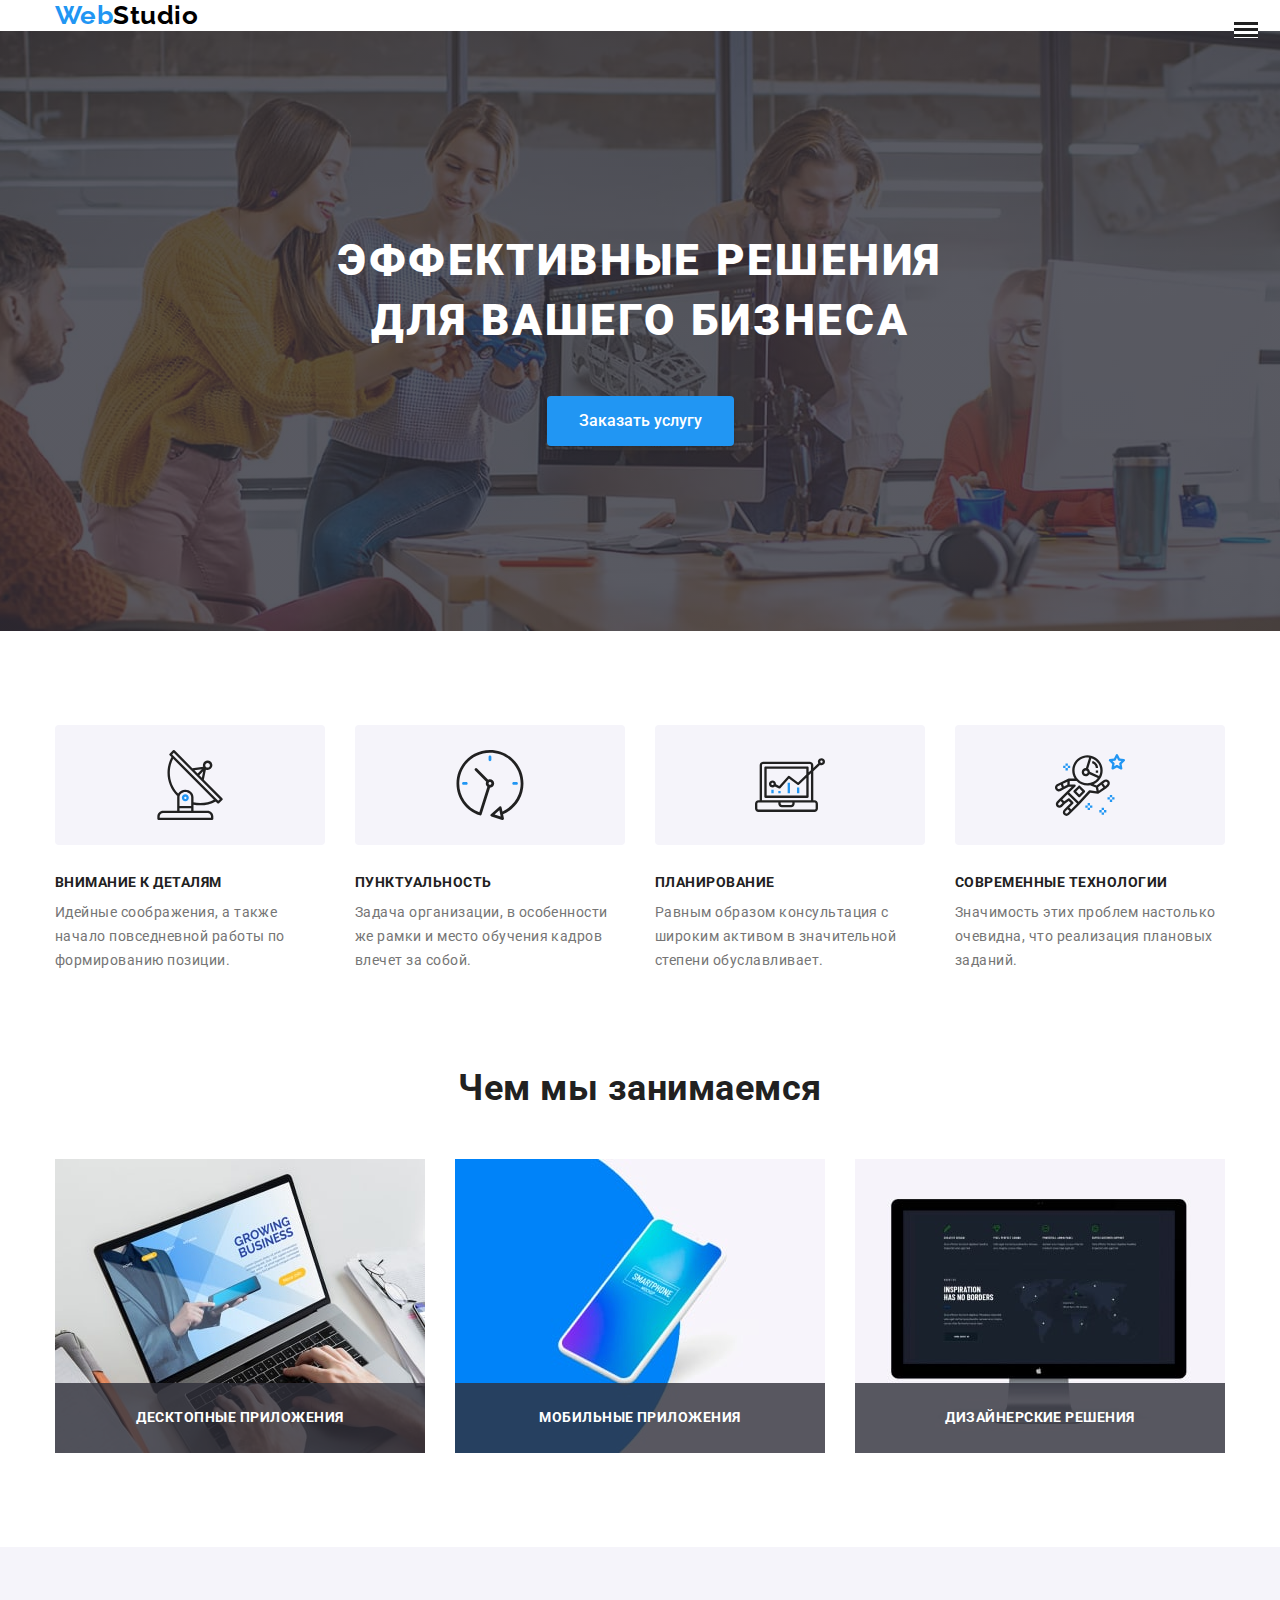
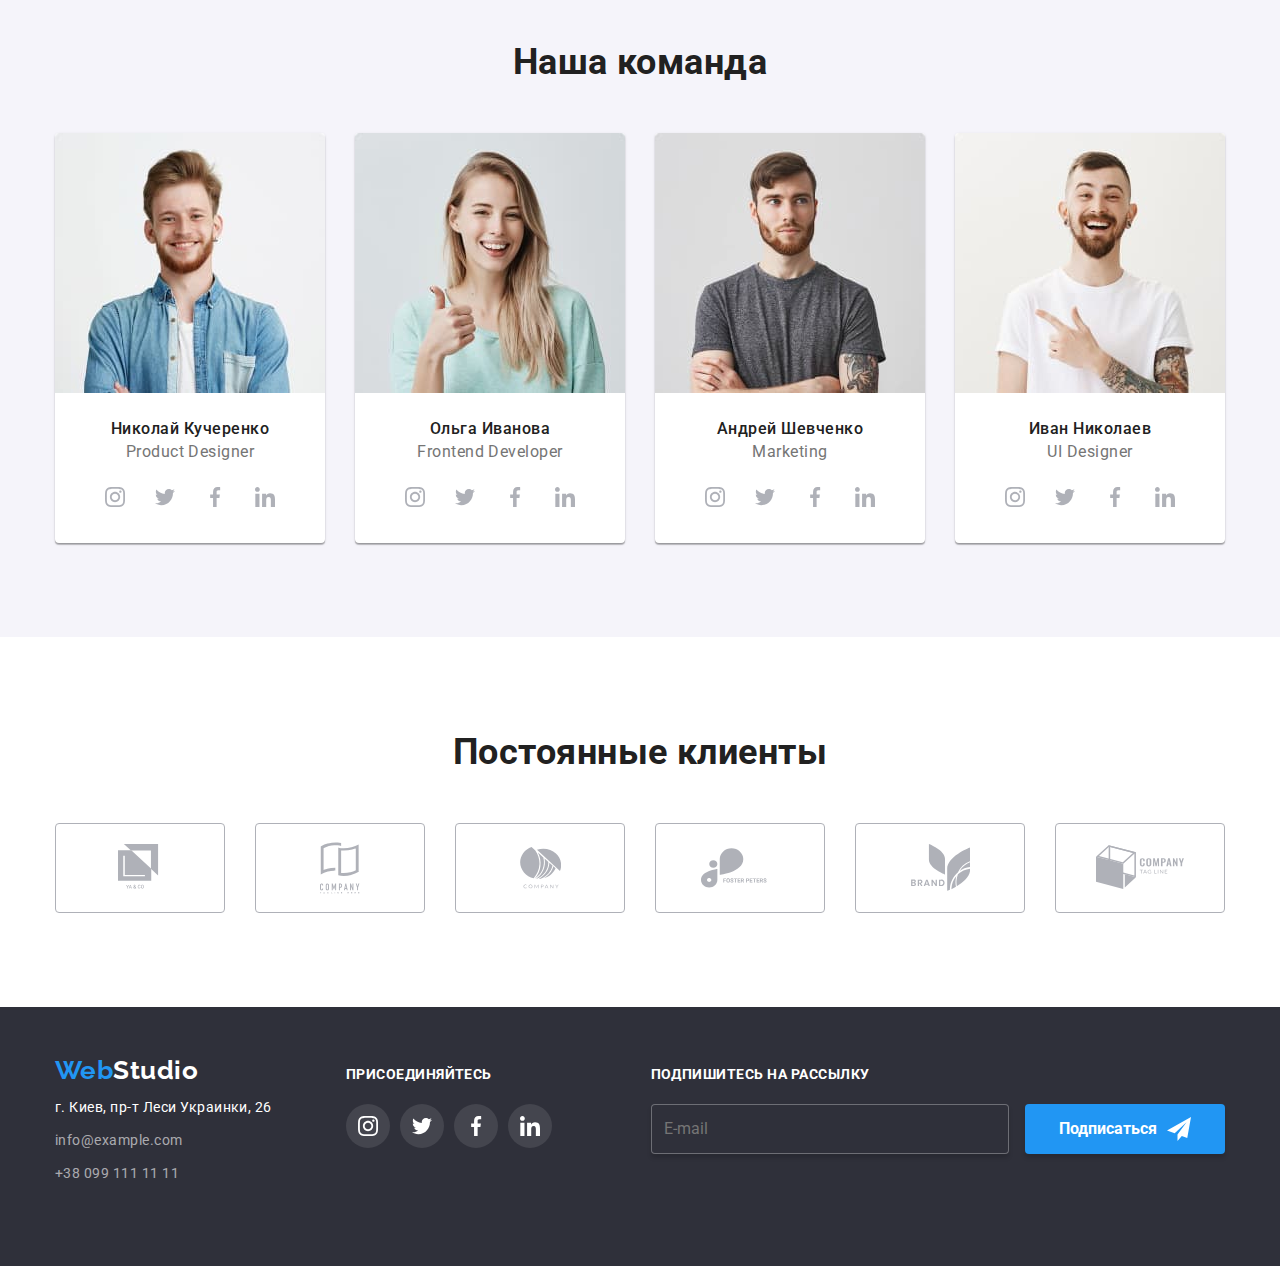
==== commit 44423f93: "Last" ====
--- a/index.html
+++ b/index.html
@@ -17,40 +17,44 @@
   <body>
     <header>
       <div class="main">
-        <nav class="navigation">
-          <a href="index.html" class="primary-logo"
-            ><span class="blue-word">Web</span> Studio</a
-          >
-
-          <ul class="site-nav">
-            <li class="nav-item current">
-              <a href="./index.html" class="link active">Студия</a>
-            </li>
-            <li class="nav-item">
-              <a href="./portfolio.html" class="link">Портфолио</a>
-            </li>
-            <li class="nav-item"><a href="" class="link">Контакты</a></li>
+        <a href="index.html" class="primary-logo"
+          ><span class="blue-word">Web</span> Studio</a
+        >
+        <button id="test" class="navigation-open" type="button">
+          <span class="open-close"></span>
+        </button>
+        <div id="menu" class="navigation-container">
+          <nav class="navigation">
+            <ul class="site-nav">
+              <li class="nav-item current">
+                <a href="./index.html" class="link active">Студия</a>
+              </li>
+              <li class="nav-item">
+                <a href="./portfolio.html" class="link">Портфолио</a>
+              </li>
+              <li class="nav-item"><a href="" class="link">Контакты</a></li>
+            </ul>
+          </nav>
+
+          <ul class="site-contacts">
+            <li class="contacts-item">
+              <a href="mailto:info@devstudio.com" class="link contacts">
+                <svg class="envelope-icon">
+                  <use href="./images/symboldefs.svg#envelope"></use>
+                </svg>
+                info@devstudio.com</a
+              >
+            </li>
+            <li class="contacts-item">
+              <a href="tel:+380961111111" class="link contacts">
+                <svg class="smartphone-icon">
+                  <use href="./images/symboldefs.svg#smartphone"></use>
+                </svg>
+                +38 096 111 11 11</a
+              >
+            </li>
           </ul>
-        </nav>
-
-        <ul class="site-contacts">
-          <li class="contacts-item">
-            <a href="mailto:info@devstudio.com" class="link contacts">
-              <svg class="envelope-icon">
-                <use href="./images/symboldefs.svg#envelope"></use>
-              </svg>
-              info@devstudio.com</a
-            >
-          </li>
-          <li class="contacts-item">
-            <a href="tel:+380961111111" class="link contacts">
-              <svg class="smartphone-icon">
-                <use href="./images/symboldefs.svg#smartphone"></use>
-              </svg>
-              +38 096 111 11 11</a
-            >
-          </li>
-        </ul>
+        </div>
       </div>
     </header>
     <!--Герой-->
@@ -609,5 +613,6 @@
     </div>
 
     <script src="./js/modal.js"></script>
+    <script src="./js/nav-mobile.js"></script>
   </body>
 </html>
--- a/css/main.min.css
+++ b/css/main.min.css
@@ -1,2 +1,2 @@
-*,*::before,*::after{-webkit-box-sizing:inherit;box-sizing:inherit}html{-webkit-box-sizing:border-box;box-sizing:border-box}img{display:block;max-width:100%;height:auto}body{color:#757575;font-family:Roboto, sans-serif;letter-spacing:0.03em}ul{list-style-type:none;padding:0;margin:0}.section-title{margin-top:0;margin-bottom:50px;color:#212121;font-weight:700;font-size:36px;line-height:1.17;text-align:center}@media screen and (min-width: 768px) and (max-width: 1199px){.section-title{margin-bottom:30px;font-size:28px}}@media screen and (max-width: 767px){.section-title{margin-bottom:30px;font-size:28px;line-height:1.17}}.main{margin-left:auto;margin-right:auto;width:1200px;padding-left:15px;padding-right:15px;-webkit-box-align:center;-ms-flex-align:center;align-items:center;display:-webkit-box;display:-ms-flexbox;display:flex;-webkit-box-pack:justify;-ms-flex-pack:justify;justify-content:space-between}@media screen and (min-width: 768px) and (max-width: 1199px){.main{width:768px;height:80px;padding-left:15px;padding-right:15px}}@media screen and (max-width: 767px){.main{width:480px;padding-left:15px;padding-right:15px}}.primary-logo{min-width:141px;color:#000000;text-decoration:none;font-family:Raleway, sans-serif;font-weight:700;font-size:26px;line-height:1.2}.primary-logo:focus{color:#2196f3}.primary-logo .blue-word{color:#2196f3}@media screen and (min-width: 768px) and (max-width: 1199px){.primary-logo{font-size:24px}}@media screen and (max-width: 767px){.primary-logo{font-size:24px;line-height:1.16}}.navigation{display:-webkit-box;display:-ms-flexbox;display:flex;-webkit-box-align:baseline;-ms-flex-align:baseline;align-items:baseline}@media screen and (min-width: 768px) and (max-width: 1199px){.navigation{-webkit-box-align:center;-ms-flex-align:center;align-items:center}}.site-nav{margin-left:85px;display:-webkit-box;display:-ms-flexbox;display:flex}.site-nav a{display:block;padding-top:32px;padding-bottom:32px;color:#212121;text-decoration:none;font-weight:500;font-size:14px;line-height:1.15;letter-spacing:0.02em;-webkit-transition-duration:250ms;transition-duration:250ms;-webkit-transition-timing-function:cubic-bezier(0.4, 0, 0.2, 1);transition-timing-function:cubic-bezier(0.4, 0, 0.2, 1)}@media screen and (min-width: 768px) and (max-width: 1199px){.site-nav{margin-left:80px}.site-nav a{padding-bottom:28px}}.nav-item:not(:last-child){margin-right:50px}.link:hover,.link:focus,.link.active{color:#2196f3}.current::after{display:block;border-radius:2px;content:"";height:4px;width:100%;background-color:#2196f3}.site-contacts{display:-webkit-box;display:-ms-flexbox;display:flex}@media screen and (min-width: 768px) and (max-width: 1199px){.site-contacts{display:block;margin-left:83px}}.contacts-item{display:-webkit-inline-box;display:-ms-inline-flexbox;display:inline-flex;-webkit-box-align:center;-ms-flex-align:center;align-items:center}.contacts-item:not(:last-child){margin-right:50px}@media screen and (min-width: 768px) and (max-width: 1199px){.contacts-item{margin-bottom:10px}.contacts-item:not(:last-child){margin-right:0}}.contacts{display:-webkit-box;display:-ms-flexbox;display:flex;-webkit-box-align:center;-ms-flex-align:center;align-items:center;text-decoration:none;color:#757575;font-weight:500;font-size:14px;line-height:1.15;letter-spacing:0.02em;-webkit-transition-duration:250ms;transition-duration:250ms;-webkit-transition-timing-function:cubic-bezier(0.4, 0, 0.2, 1);transition-timing-function:cubic-bezier(0.4, 0, 0.2, 1)}@media screen and (min-width: 768px) and (max-width: 1199px){.contacts{font-size:12px}}.link .contacts:focus{color:#2196f3}.envelope-icon{margin-right:10px;width:16px;height:11.2px;fill:currentColor}.envelope-icon:hover{fill:#2196f3}.smartphone-icon{margin-right:10px;width:10px;height:14.94px;fill:currentColor}.smartphone-icon:hover{fill:#2196f3}.button{padding:10px 32px;border-radius:4px;text-decoration:none;color:#ffffff;background-color:#2196f3;font-family:Roboto;font-weight:500;font-size:16px;line-height:1.87;text-align:center;-webkit-box-shadow:0px 4px 4px rgba(0,0,0,0.15);box-shadow:0px 4px 4px rgba(0,0,0,0.15);border-style:none;cursor:pointer}.buttonfocus{background-color:#2196f3;border:2px solid #ffffff}.order{margin-left:auto;margin-right:auto;display:block;width:-webkit-fit-content;width:-moz-fit-content;width:fit-content;outline:transparent}.button-subsribe{font-weight:700;font-size:16px;line-height:1.87;padding:0;border:none;display:-webkit-inline-box;display:-ms-inline-flexbox;display:inline-flex;-webkit-box-pack:center;-ms-flex-pack:center;justify-content:center;-webkit-box-align:center;-ms-flex-align:center;align-items:center;outline:none;color:#fff;background-color:#2196f3;width:200px;height:50px;-webkit-box-shadow:0px 4px 4px rgba(0,0,0,0.15);box-shadow:0px 4px 4px rgba(0,0,0,0.15);border-radius:4px;cursor:pointer}.button-subsribe:focus{background-color:#2196f3;border:2px solid #fff}.button-subsribe .icon-send{width:24px;height:24px;margin-left:10px}.close-btn{width:30px;height:30px;position:absolute;right:8px;top:8px;border-radius:50%;padding:0;border:none;display:-webkit-inline-box;display:-ms-inline-flexbox;display:inline-flex;-webkit-box-pack:center;-ms-flex-pack:center;justify-content:center;-webkit-box-align:center;-ms-flex-align:center;align-items:center;outline:none;cursor:pointer;-webkit-box-shadow:0px 2px 1px rgba(0,0,0,0.2),0px 1px 1px rgba(0,0,0,0.14),0px 1px 3px rgba(0,0,0,0.12);box-shadow:0px 2px 1px rgba(0,0,0,0.2),0px 1px 1px rgba(0,0,0,0.14),0px 1px 3px rgba(0,0,0,0.12)}.close-btn:focus{border:solid 2px #2196f3}.close-btn:hover{fill:#2196f3}.button-send{font-weight:700;font-size:16px;line-height:1.87;letter-spacing:0.06em;padding:0;border:none;display:-webkit-inline-box;display:-ms-inline-flexbox;display:inline-flex;-webkit-box-pack:center;-ms-flex-pack:center;justify-content:center;-webkit-box-align:center;-ms-flex-align:center;align-items:center;outline:none;color:#fff;background-color:#2196f3;width:200px;height:50px;-webkit-box-shadow:0px 4px 4px rgba(0,0,0,0.15);box-shadow:0px 4px 4px rgba(0,0,0,0.15);border-radius:4px;cursor:pointer}.button-send:focus{border:1px solid #000000}.hero{margin-left:auto;margin-right:auto;background-color:rgba(47,48,58,0.8);background-image:-webkit-gradient(linear, left top, left bottom, from(rgba(47,48,58,0.8)), to(rgba(47,48,58,0.8))),url("../images/heroimg.jpg");background-image:linear-gradient(rgba(47,48,58,0.8), rgba(47,48,58,0.8)),url("../images/heroimg.jpg");background-repeat:no-repeat;background-size:cover;background-position:center;max-width:1600px;height:600px}.hero-container{margin-left:auto;margin-right:auto;width:1200px;padding-left:15px;padding-right:15px;position:relative;padding-top:200px}@media screen and (min-width: 768px) and (max-width: 1199px){.hero-container{max-width:768px;height:400px;padding-top:118px}}@media screen and (max-width: 767px){.hero-container{width:100%;height:400px;padding-top:118px}}.hero-title{text-align:center;display:block;margin-left:auto;margin-right:auto;width:-webkit-fit-content;width:-moz-fit-content;width:fit-content;margin-top:0;margin-bottom:46px;color:#ffffff;font-weight:900;font-size:44px;line-height:1.35;letter-spacing:0.06em;text-transform:uppercase}@media screen and (min-width: 768px) and (max-width: 1199px){.hero-title{margin-bottom:30px;font-size:26px;line-height:1.61}}@media screen and (max-width: 767px){.hero-title{margin-bottom:30px;font-size:26px;line-height:1.61}}@media screen and (min-width: 768px) and (max-width: 1199px){.hero{background-color:rgba(47,48,58,0.8);background-image:-webkit-gradient(linear, left top, left bottom, from(rgba(47,48,58,0.8)), to(rgba(47,48,58,0.8))),url("../images/tablet/herotablet.jpg");background-image:linear-gradient(rgba(47,48,58,0.8), rgba(47,48,58,0.8)),url("../images/tablet/herotablet.jpg");background-repeat:no-repeat;background-size:cover;background-position:center;width:768px;height:400px}}@media screen and (min-device-pixel-ratio: 2), screen and (-webkit-min-device-pixel-ratio: 2), screen and (min-resolution: 192dpi), screen and (min-resolution: 2dppx){.hero{background-image:-webkit-gradient(linear, left top, left bottom, from(rgba(47,48,58,0.8)), to(rgba(47,48,58,0.8))),url("../images/tablet/herotablet2x.jpg");background-image:linear-gradient(rgba(47,48,58,0.8), rgba(47,48,58,0.8)),url("../images/tablet/herotablet2x.jpg")}}@media screen and (max-width: 767px){.hero{background-color:rgba(47,48,58,0.8);background-image:-webkit-gradient(linear, left top, left bottom, from(rgba(47,48,58,0.8)), to(rgba(47,48,58,0.8))),url("../images/mobile/hero.jpg");background-image:linear-gradient(rgba(47,48,58,0.8), rgba(47,48,58,0.8)),url("../images/mobile/hero.jpg");background-size:cover;height:400px;width:480px}}@media screen and (min-device-pixel-ratio: 1.25), screen and (-webkit-min-device-pixel-ratio: 1.25), screen and (min-resolution: 120dpi), screen and (-webkit-min-device-pixel-ratio: 2), screen and (min-resolution: 2dppx){.hero{background-image:-webkit-gradient(linear, left top, left bottom, from(rgba(47,48,58,0.8)), to(rgba(47,48,58,0.8))),url("../images/mobile/hero@2x.jpg");background-image:linear-gradient(rgba(47,48,58,0.8), rgba(47,48,58,0.8)),url("../images/mobile/hero@2x.jpg");background-size:cover}}@media screen and (max-width: 767px){.hero{width:100%}}.form-container{position:absolute;width:528px;height:581px;padding:40px;display:-webkit-box;display:-ms-flexbox;display:flex;-webkit-box-orient:vertical;-webkit-box-direction:normal;-ms-flex-direction:column;flex-direction:column;-webkit-box-align:center;-ms-flex-align:center;align-items:center;margin-left:auto;margin-right:auto;top:50%;left:50%;-webkit-transform:translate(-50%, -50%);transform:translate(-50%, -50%);border-radius:4px;background-color:#ffffff;-webkit-box-shadow:0px 2px 1px rgba(0,0,0,0.2),0px 1px 1px rgba(0,0,0,0.14),0px 1px 3px rgba(0,0,0,0.12);box-shadow:0px 2px 1px rgba(0,0,0,0.2),0px 1px 1px rgba(0,0,0,0.14),0px 1px 3px rgba(0,0,0,0.12)}@media screen and (max-width: 767px){.form-container{width:100%;height:auto}}@media screen and (min-width: 768px) and (max-width: 1199px){.form-container{width:450px;height:609px;text-align:center}}.form-title{margin-bottom:30px;font-weight:700;font-size:20px;line-height:1.15;color:#212121}.form-window{width:100%;display:-webkit-inline-box;display:-ms-inline-flexbox;display:inline-flex;-webkit-box-orient:vertical;-webkit-box-direction:normal;-ms-flex-direction:column;flex-direction:column;-webkit-box-align:center;-ms-flex-align:center;align-items:center}.backdrop{position:fixed;z-index:2;top:0;left:0;width:100%;height:100%;background-color:rgba(0,0,0,0.5);opacity:1;visibility:visible;-webkit-transition-duration:250ms;transition-duration:250ms;-webkit-transition-timing-function:cubic-bezier(0.4, 0, 0.2, 1);transition-timing-function:cubic-bezier(0.4, 0, 0.2, 1)}.is-hidden{visibility:hidden;opacity:0;pointer-events:none}.close-btn{width:30px;height:30px;position:absolute;right:8px;top:8px;border-radius:50%;padding:0;border:none;display:-webkit-inline-box;display:-ms-inline-flexbox;display:inline-flex;-webkit-box-pack:center;-ms-flex-pack:center;justify-content:center;-webkit-box-align:center;-ms-flex-align:center;align-items:center;outline:none;cursor:pointer;-webkit-box-shadow:0px 2px 1px rgba(0,0,0,0.2),0px 1px 1px rgba(0,0,0,0.14),0px 1px 3px rgba(0,0,0,0.12);box-shadow:0px 2px 1px rgba(0,0,0,0.2),0px 1px 1px rgba(0,0,0,0.14),0px 1px 3px rgba(0,0,0,0.12)}.close-btn:focus{border:solid 2px #2196f3}.close-btn:hover{fill:#2196f3}.form-input{width:100%;margin:0;padding:11px 11px 11px 42px;border:1px solid rgba(33,33,33,0.2);border-radius:4px}.form-input:focus ~ .name-icon{fill:#2196f3}.form-input:focus+label{color:#2196f3}.form-input:focus{outline-color:#2196f3}.form-input:focus+label{-webkit-transform:translate(-30px, -40px);transform:translate(-30px, -40px);font-size:12px;-webkit-transition-duration:250ms;transition-duration:250ms;-webkit-transition-timing-function:cubic-bezier(0.4, 0, 0.2, 1);transition-timing-function:cubic-bezier(0.4, 0, 0.2, 1)}.form-input:not(:placeholder-shown)+label{font-size:12px}.form-input:focus+label,.form-input:focus ~ .telephone-icon{fill:#2196f3}.form-input:not(:placeholder-shown)+label{-webkit-transform:translate(-30px, -40px);transform:translate(-30px, -40px)}.name-icon{width:12px;height:12px;position:absolute;top:50%;left:19px;-webkit-transform:translateY(-50%);transform:translateY(-50%);fill:#000000;-webkit-transition-duration:250ms;transition-duration:250ms;-webkit-transition-timing-function:cubic-bezier(0.4, 0, 0.2, 1);transition-timing-function:cubic-bezier(0.4, 0, 0.2, 1)}.wrapper-input{margin-bottom:28px;position:relative;width:100%}.wrapper-input>label{position:absolute;top:50%;-webkit-transform:translateY(-50%);transform:translateY(-50%);left:42px;-webkit-transition-duration:250ms;transition-duration:250ms;-webkit-transition-timing-function:cubic-bezier(0.4, 0, 0.2, 1);transition-timing-function:cubic-bezier(0.4, 0, 0.2, 1)}.telephone-icon{position:absolute;width:13px;height:13px;top:50%;left:19px;fill:#000000;-webkit-transform:translateY(-50%);transform:translateY(-50%);-webkit-transition-duration:250ms;transition-duration:250ms;-webkit-transition-timing-function:cubic-bezier(0.4, 0, 0.2, 1);transition-timing-function:cubic-bezier(0.4, 0, 0.2, 1)}.enter-comment{width:100%;position:relative}.enter-comment>label{position:absolute;top:17px;left:16px;-webkit-transition-duration:250ms;transition-duration:250ms;-webkit-transition-timing-function:cubic-bezier(0.4, 0, 0.2, 1);transition-timing-function:cubic-bezier(0.4, 0, 0.2, 1)}.field-comment{display:block;width:100%;height:120px;padding:16px 12px;border:1px solid rgba(33,33,33,0.2);border-radius:4px}.field-comment:focus{outline-color:#2196f3}.field-comment:focus+label{-webkit-transform:translate(-1px, -35px);transform:translate(-1px, -35px);color:#2196f3;font-size:12px;-webkit-transition-duration:250ms;transition-duration:250ms;-webkit-transition-timing-function:cubic-bezier(0.4, 0, 0.2, 1);transition-timing-function:cubic-bezier(0.4, 0, 0.2, 1)}.field-comment:not(:placeholder-shown)+label{font-size:12px}.field-comment:focus+label,.field-comment:not(:placeholder-shown)+label{-webkit-transform:translate(-1px, -35px);transform:translate(-1px, -35px)}textarea{resize:none}.agree-label{display:-webkit-box;display:-ms-flexbox;display:flex;-webkit-box-align:center;-ms-flex-align:center;align-items:center;font-size:14px;line-height:1.71}@media screen and (max-width: 767px){.agree-label{width:-webkit-max-content;width:-moz-max-content;width:max-content;font-size:12px}}@media screen and (min-width: 768px) and (max-width: 1199px){.agree-label{display:-webkit-inline-box;display:-ms-inline-flexbox;display:inline-flex;font-size:12px;white-space:nowrap}}.checkbox{width:1px;height:1px;margin:-1px;border:0;padding:0;clip:rect(0 0 0 0);position:absolute}.checkbox-container{margin-top:20px;margin-bottom:30px;display:-webkit-box;display:-ms-flexbox;display:flex;-webkit-box-align:center;-ms-flex-align:center;align-items:center;-webkit-box-pack:center;-ms-flex-pack:center;justify-content:center}.checkbox:checked+.icon-check{background-color:#2196f3;background-origin:border-box;border:none}.checkbox:focus+.icon-check{background-color:#2196f3;background-origin:border-box;border:none}.checkbox:focus:checked+.icon-check{background-color:#2196f3;background-origin:border-box;border:none}.checkbox:focus:not(:checked)+.icon-check{background-color:transparent;border:1px solid #2196f3}.icon-check{margin-right:8px;width:15px;height:15px;border:1px solid #000000;border-radius:3px;fill:#fff}.conditions-contract{margin-left:4px;color:#2196f3}.button-send{font-weight:700;font-size:16px;line-height:1.87;letter-spacing:0.06em;padding:0;border:none;display:-webkit-inline-box;display:-ms-inline-flexbox;display:inline-flex;-webkit-box-pack:center;-ms-flex-pack:center;justify-content:center;-webkit-box-align:center;-ms-flex-align:center;align-items:center;outline:none;color:#fff;background-color:#2196f3;width:200px;height:50px;-webkit-box-shadow:0px 4px 4px rgba(0,0,0,0.15);box-shadow:0px 4px 4px rgba(0,0,0,0.15);border-radius:4px;cursor:pointer}.button-send:focus{border:1px solid #000000}.advantage-section{padding-top:94px}@media screen and (min-width: 768px) and (max-width: 1199px){.advantage-section{padding-top:60px;padding-bottom:60px}}@media screen and (max-width: 767px){.advantage-section{padding-top:60px;padding-bottom:60px;width:100%}}.advantage-container{margin-left:auto;margin-right:auto;width:1200px;padding-left:15px;padding-right:15px}@media screen and (min-width: 768px) and (max-width: 1199px){.advantage-container{max-width:768px}}@media screen and (max-width: 767px){.advantage-container{width:100%}}.advantage-list{display:-webkit-box;display:-ms-flexbox;display:flex;-webkit-box-pack:justify;-ms-flex-pack:justify;justify-content:space-between}.advantage-list>li:not(:last-child){margin-right:30px}@media screen and (min-width: 768px) and (max-width: 1199px){.advantage-list{-ms-flex-wrap:wrap;flex-wrap:wrap}.advantage-list>li:not(:last-child){margin-right:0px}.advantage-list>li:nth-child(2n+1){margin-right:30px}.advantage-list>li:nth-child(-n+2){margin-bottom:30px}}@media screen and (max-width: 767px){.advantage-list{display:inline-block;text-align:center}.advantage-list>li:not(:first-child){margin-top:30px}}.advantage-item{width:270px}@media screen and (min-width: 768px) and (max-width: 1199px){.advantage-item{width:354px}}@media screen and (max-width: 767px){.advantage-item{width:100%}}.advantage-title{margin:0;margin-bottom:10px;color:#212121;font-weight:700;font-size:14px;line-height:1.14;text-transform:uppercase}.advantage-text{margin-top:0;margin-bottom:0;color:#757575;font-weight:400;font-size:14px;line-height:1.71}@media screen and (max-width: 767px){.advantage-text{text-align:initial}}.advantage-icon{width:70px;height:70px}.hidden-title{position:absolute;width:1px;height:1px;margin:-1px;border:0;padding:0;clip:rect(0 0 0 0);overflow:hidden}.bg-icon{margin-bottom:30px;display:-webkit-box;display:-ms-flexbox;display:flex;-webkit-box-align:center;-ms-flex-align:center;align-items:center;-webkit-box-pack:center;-ms-flex-pack:center;justify-content:center;height:120px;background-color:#f5f4fa;border-radius:4px}.production-section{padding-top:94px;padding-bottom:94px}@media screen and (min-width: 768px) and (max-width: 1199px){.production-section{display:none}}@media screen and (max-width: 767px){.production-section{display:none}}.production-container{margin-left:auto;margin-right:auto;width:1200px;padding-left:15px;padding-right:15px}.production-title{z-index:1;position:absolute;bottom:0;width:100%;height:70px;display:-webkit-inline-box;display:-ms-inline-flexbox;display:inline-flex;-webkit-box-pack:center;-ms-flex-pack:center;justify-content:center;-webkit-box-align:center;-ms-flex-align:center;align-items:center;margin-bottom:0;margin-top:0;background-color:rgba(47,48,58,0.8);color:#fff;text-align:center;font-weight:700;font-size:14px;line-height:1.14;text-transform:uppercase}.production-list{display:-webkit-box;display:-ms-flexbox;display:flex;-webkit-box-pack:justify;-ms-flex-pack:justify;justify-content:space-between}.production-list>li:not(:last-child){margin-right:30px}.production-wrapper{position:relative}.team-section{background-color:#f5f4fa;padding-top:94px;padding-bottom:94px}@media screen and (min-width: 768px) and (max-width: 1199px){.team-section{padding-top:60px;padding-bottom:60px}}@media screen and (max-width: 767px){.team-section{padding-top:60px;padding-bottom:60px}}.team-container{margin-left:auto;margin-right:auto;width:1200px;padding-left:15px;padding-right:15px}@media screen and (min-width: 768px) and (max-width: 1199px){.team-container{max-width:768px;margin-right:auto;margin-left:auto}}@media screen and (max-width: 767px){.team-container{width:100%;text-align:center}}.team-list{display:-webkit-box;display:-ms-flexbox;display:flex;-webkit-box-pack:justify;-ms-flex-pack:justify;justify-content:space-between}@media screen and (min-width: 768px) and (max-width: 1199px){.team-list{-ms-flex-wrap:wrap;flex-wrap:wrap}}@media screen and (max-width: 767px){.team-list{display:inline-block}}.team-item{background-color:#ffffff;border-radius:4px;-webkit-box-shadow:0px 2px 1px rgba(0,0,0,0.2),0px 1px 1px rgba(0,0,0,0.14),0px 1px 3px rgba(0,0,0,0.12);box-shadow:0px 2px 1px rgba(0,0,0,0.2),0px 1px 1px rgba(0,0,0,0.14),0px 1px 3px rgba(0,0,0,0.12);overflow:hidden}.team-item:not(:last-child){margin-right:30px}@media screen and (max-width: 767px){.team-item:not(:last-child){margin-right:0;margin-bottom:30px}}@media screen and (min-width: 768px) and (max-width: 1199px){.team-item:not(:last-child){margin-right:0}}@media screen and (min-width: 768px) and (max-width: 1199px) and (min-width: 768px) and (max-width: 1199px){.team-item:nth-child(-n+2){margin-bottom:30px}}.team-data{padding-top:30px;padding-right:32px;padding-left:32px;padding-bottom:24px}.social-links{display:-webkit-box;display:-ms-flexbox;display:flex;-webkit-box-pack:space-evenly;-ms-flex-pack:space-evenly;justify-content:space-evenly;margin-top:16px}@media screen and (min-width: 768px) and (max-width: 1199px){.social-links{padding-left:25px;padding-right:25px}}@media screen and (max-width: 767px){.social-links{width:206px;margin-left:auto;margin-right:auto}}.links-item{display:block;color:#ffffff}.links-item:focus{outline:none;width:44px;height:44px;border-radius:50%;background-color:#2196f3;fill:#ffffff}.links-item:focus:focus .icon-network{fill:#fff}.icon-network{padding:12px;border-radius:50%;overflow:visible;width:44px;height:44px;fill:#afb1b8;-webkit-transition-duration:250ms;transition-duration:250ms;-webkit-transition-timing-function:cubic-bezier(0.4, 0, 0.2, 1);transition-timing-function:cubic-bezier(0.4, 0, 0.2, 1)}.icon-network:hover{background-color:#2196f3;fill:currentColor}.development-title{margin-top:0;margin-bottom:0;color:#212121;font-weight:500;font-size:16px;line-height:0.8;text-align:center}.development-profession{margin-top:10px;margin-bottom:0;font-weight:400;font-size:16px;line-height:0.8;text-align:center}.clients-section{padding-top:94px;padding-bottom:94px}@media screen and (min-width: 768px) and (max-width: 1199px){.clients-section{padding-top:60px;padding-bottom:60px}}@media screen and (max-width: 768px){.clients-section{padding-top:60px;padding-bottom:60px}}.clients-container{margin-left:auto;margin-right:auto;width:1200px;padding-left:15px;padding-right:15px}@media screen and (min-width: 768px) and (max-width: 1199px){.clients-container{width:768px;margin-right:auto;margin-left:auto}}@media screen and (max-width: 767px){.clients-container{width:100%}}.clients-list{-webkit-box-pack:justify;-ms-flex-pack:justify;justify-content:space-between;display:-webkit-box;display:-ms-flexbox;display:flex;margin-left:auto;margin-right:auto}@media screen and (min-width: 768px) and (max-width: 1199px){.clients-list{-ms-flex-wrap:wrap;flex-wrap:wrap}}@media screen and (max-width: 767px){.clients-list{-ms-flex-wrap:wrap;flex-wrap:wrap}}@media screen and (max-width: 767px){.clients-item{width:calc(50% - 15px)}.clients-item:nth-child(-n+4){margin-bottom:30px}.clients-item:nth-child(odd){margin-right:30px}.clients-item:nth-child(even){margin-right:0}}@media screen and (min-width: 1200px){.clients-item:not(:last-child){margin-right:30px}}@media screen and (min-width: 768px) and (max-width: 1199px){.clients-item:not(:last-child):nth-child(-n+3){margin-bottom:30px}}.clients-link{display:-webkit-box;display:-ms-flexbox;display:flex;-webkit-box-pack:center;-ms-flex-pack:center;justify-content:center;-webkit-box-align:center;-ms-flex-align:center;align-items:center;width:170px;height:90px;color:#afb1b8;border:1px solid #afb1b8;border-radius:4px;-webkit-transition-duration:250ms;transition-duration:250ms;-webkit-transition-timing-function:cubic-bezier(0.4, 0, 0.2, 1);transition-timing-function:cubic-bezier(0.4, 0, 0.2, 1)}.clients-link:focus{color:#2196f3;border:1px solid #2196f3}.clients-link:hover{color:#2196f3;border:1px solid #2196f3;fill:currentColor}@media screen and (min-width: 768px) and (max-width: 1199px){.clients-link{width:226px}}@media screen and (max-width: 767px){.clients-link{width:100%}}.logo{fill:currentColor}.logo.yaco{width:44px;height:49px}.logo.tagline{width:40px;height:52px}.logo.company{width:41px;height:42px}.logo.foster{width:79px;height:42px}.logo.brand{width:59px;height:47px}.logo.taglinecompany{width:88px;height:45px}.footer-container{margin-left:auto;margin-right:auto;width:1200px;padding-left:15px;padding-right:15px;padding-top:48px;padding-bottom:21px}@media screen and (min-width: 768px) and (max-width: 1199px){.footer-container{padding-top:60px;padding-bottom:60px;width:768px}}@media screen and (max-width: 767px){.footer-container{padding-top:60px;padding-bottom:60px;width:100%}}.footer-main{display:-webkit-box;display:-ms-flexbox;display:flex;-webkit-box-pack:justify;-ms-flex-pack:justify;justify-content:space-between;-webkit-box-align:baseline;-ms-flex-align:baseline;align-items:baseline;padding-bottom:60px}@media screen and (min-width: 768px) and (max-width: 1199px){.footer-main{-ms-flex-wrap:wrap;flex-wrap:wrap;-webkit-box-pack:space-evenly;-ms-flex-pack:space-evenly;justify-content:space-evenly;padding-bottom:0}}@media screen and (max-width: 767px){.footer-main{display:block;text-align:center;padding-bottom:0}}.footer-background{background-color:#2f303a}@media screen and (min-width: 768px) and (max-width: 1199px){.footer-background{text-align:center}}.footer-address{margin-right:69px}@media screen and (max-width: 767px){.footer-address{margin-right:0}}.logo-footer{margin-bottom:10px}.logo-footer .white-word{color:#fff}.logo-footer .link:focus .white-word{color:#2196f3}@media screen and (max-width: 767px){.logo-footer{margin-bottom:20px}}.location{margin-bottom:9px;color:#ffffff;font-style:normal;font-weight:400;font-size:14px;line-height:1.7}.contacts-footer>li:not(:last-child){margin-bottom:9px}.contacts-footer .mail-tel{text-decoration:none;color:rgba(255,255,255,0.6);font-weight:400;font-size:14px;line-height:1.7}@media screen and (max-width: 767px){.contacts-footer{margin-bottom:60px}}.add-social{margin-right:94px}@media screen and (min-width: 768px) and (max-width: 1199px){.add-social{margin-right:0}}@media screen and (max-width: 767px){.add-social{width:-webkit-fit-content;width:-moz-fit-content;width:fit-content;margin-left:auto;margin-right:auto;margin-bottom:60px}}.footer-title{margin-bottom:21px;display:block;color:#fff;font-weight:700;font-size:14px;line-height:1.14;text-transform:uppercase}.network-add{display:-webkit-box;display:-ms-flexbox;display:flex;-webkit-box-pack:justify;-ms-flex-pack:justify;justify-content:space-between}.network-item:not(:last-child){margin-right:10px}.network-footer{border-radius:50%;overflow:visible;width:44px;height:44px;fill:#afb1b8;display:-webkit-inline-box;display:-ms-inline-flexbox;display:inline-flex;background-color:rgba(255,255,255,0.1);-webkit-box-align:center;-ms-flex-align:center;align-items:center;-webkit-box-pack:center;-ms-flex-pack:center;justify-content:center;-webkit-transition-duration:250ms;transition-duration:250ms;-webkit-transition-timing-function:cubic-bezier(0.4, 0, 0.2, 1);transition-timing-function:cubic-bezier(0.4, 0, 0.2, 1)}.network-footer:hover{background-color:#2196f3}.network-footer:focus{background-color:#2196f3}.network-footer>svg{width:20px;height:20px;fill:#ffffff}@media screen and (min-width: 768px) and (max-width: 1199px){.subsribe{display:-webkit-box;display:-ms-flexbox;display:flex;-ms-flex-wrap:wrap;flex-wrap:wrap;-webkit-box-pack:center;-ms-flex-pack:center;justify-content:center;width:450px;margin-top:60px}}.subsribe-input{margin-right:12px;padding-left:12px;width:358px;height:50px;color:#fff;background-color:#2f303a;border:1px solid rgba(255,255,255,0.3);-webkit-box-sizing:border-box;box-sizing:border-box;-webkit-box-shadow:0px 4px 4px rgba(0,0,0,0.15);box-shadow:0px 4px 4px rgba(0,0,0,0.15);border-radius:4px}@media screen and (min-width: 768px) and (max-width: 1199px){.subsribe-input{margin-right:0;margin-bottom:20px;width:100%}}@media screen and (max-width: 767px){.subsribe-input{width:100%;margin-right:0;margin-bottom:20px}}.header-portfolio{border-bottom:1px solid #ececec}.product-section{padding-top:94px;padding-bottom:94px}@media screen and (min-width: 768px) and (max-width: 1199px){.product-section{padding-top:60px;padding-bottom:60px}}@media screen and (max-width: 767px){.product-section{padding-top:60px;padding-bottom:60px}}.product-container{margin-left:auto;margin-right:auto;width:1200px;padding-left:15px;padding-right:15px}@media screen and (min-width: 768px) and (max-width: 1199px){.product-container{width:768px}}@media screen and (max-width: 767px){.product-container{width:100%}}.product-list{margin-bottom:50px;display:-webkit-box;display:-ms-flexbox;display:flex;-webkit-box-pack:center;-ms-flex-pack:center;justify-content:center}@media screen and (max-width: 767px){.product-list{display:block;margin-bottom:40px}}.product-item:not(:last-child){margin-right:8px}@media screen and (max-width: 767px){.product-item{display:inline-block}.product-item:nth-child(-n+3){margin-bottom:15px}}.product-filter{padding:6px 22px;border-style:none;background-color:#f5f4fa;border-radius:4px;color:#212121;font-family:Roboto;font-weight:500;font-size:16px;line-height:1.62;text-align:center;letter-spacing:0.03em;-webkit-transition-duration:250ms;transition-duration:250ms;-webkit-transition-timing-function:cubic-bezier(0.4, 0, 0.2, 1);transition-timing-function:cubic-bezier(0.4, 0, 0.2, 1)}.product-filter:hover{background-color:#2196f3;color:#fff;-webkit-box-shadow:0px 2px 2px rgba(0,0,0,0.12),0px 1px 2px rgba(0,0,0,0.08),0px 3px 1px rgba(0,0,0,0.1);box-shadow:0px 2px 2px rgba(0,0,0,0.12),0px 1px 2px rgba(0,0,0,0.08),0px 3px 1px rgba(0,0,0,0.1)}.product-filter:focus{color:#fff;background-color:#2196f3}.filter-link{text-decoration:none;color:#757575}.filter-title{margin-top:0px;margin-bottom:4px;color:#212121;font-weight:700;font-size:18px;line-height:2;letter-spacing:0.06em}@media screen and (min-width: 768px) and (max-width: 1199px){.filter-title{overflow:hidden;white-space:nowrap;text-overflow:ellipsis;padding-right:2px}}.categories-name{margin-top:0;margin-bottom:0;font-weight:400;font-size:16px;line-height:1.9}.work-list{display:-webkit-box;display:-ms-flexbox;display:flex;-ms-flex-wrap:wrap;flex-wrap:wrap;-webkit-box-pack:justify;-ms-flex-pack:justify;justify-content:space-between}@media screen and (min-width: 768px) and (max-width: 1199px){.work-list{-ms-flex-wrap:wrap;flex-wrap:wrap}}.work-item{position:relative;margin-right:30px;margin-bottom:30px;width:370px}@media screen and (max-width: 767px){.work-item{margin-right:0;width:100%}}@media screen and (min-width: 768px) and (max-width: 1199px){.work-item{margin-right:0;width:354px}.work-item:last-child{margin-top:30px}}.work-item:nth-child(3n){margin-right:0}.work-item:nth-last-child(-n+3){margin-bottom:0}.work-item:hover{-webkit-box-shadow:1px 4px 6px #00000029,0px 4px 4px rgba(0,0,0,0.06),0px 1px 1px rgba(0,0,0,0.12);box-shadow:1px 4px 6px #00000029,0px 4px 4px rgba(0,0,0,0.06),0px 1px 1px rgba(0,0,0,0.12)}.item-card{padding:20px 24px;border-right:1px solid #eeeeee;border-bottom:1px solid #eeeeee;border-left:1px solid #eeeeee}@media screen and (max-width: 767px){.item-picture{width:100%}}.description-container{overflow:hidden;position:relative}.description-product{position:absolute;-webkit-transform:translateY(100%);transform:translateY(100%);top:0;left:0;opacity:0;height:100%;margin-top:0;margin-bottom:0;padding:63px 24px;color:#ffffff;font-weight:400;font-size:18px;line-height:1.55;-webkit-transition-duration:250ms;transition-duration:250ms;-webkit-transition-timing-function:cubic-bezier(0.4, 0, 0.2, 1);transition-timing-function:cubic-bezier(0.4, 0, 0.2, 1)}.work-item:hover .description-product{top:0;left:0;-webkit-transform:translateY(0);transform:translateY(0);background-color:rgba(33,150,243,0.9);height:294px;opacity:1}
+*,*::before,*::after{-webkit-box-sizing:inherit;box-sizing:inherit}html{-webkit-box-sizing:border-box;box-sizing:border-box}img{display:block;max-width:100%;height:auto}body{color:#757575;font-family:Roboto, sans-serif;letter-spacing:0.03em}ul{list-style-type:none;padding:0;margin:0}.section-title{margin-top:0;margin-bottom:50px;color:#212121;font-weight:700;font-size:36px;line-height:1.17;text-align:center}@media screen and (min-width: 768px) and (max-width: 1199px){.section-title{margin-bottom:30px;font-size:28px}}@media screen and (max-width: 767px){.section-title{margin-bottom:30px;font-size:28px;line-height:1.17}}.main{margin-left:auto;margin-right:auto;width:1200px;padding-left:15px;padding-right:15px;-webkit-box-align:center;-ms-flex-align:center;align-items:center;display:-webkit-box;display:-ms-flexbox;display:flex;-webkit-box-pack:justify;-ms-flex-pack:justify;justify-content:space-between}@media screen and (min-width: 768px) and (max-width: 1199px){.main{width:768px;height:80px;padding-left:15px;padding-right:15px}}@media screen and (max-width: 767px){.main{width:100%;padding-left:15px;padding-right:15px;position:relative}}.primary-logo{display:-webkit-box;display:-ms-flexbox;display:flex;min-width:141px;color:#000000;text-decoration:none;font-family:Raleway, sans-serif;font-weight:700;font-size:26px;line-height:1.2}.primary-logo:focus{color:#2196f3}.primary-logo .blue-word{color:#2196f3}@media screen and (min-width: 768px) and (max-width: 1199px){.primary-logo{font-size:24px}}@media screen and (max-width: 767px){.primary-logo{padding-top:16px;padding-bottom:16px;font-size:24px;line-height:1.16}}.navigation-container{display:-webkit-box;display:-ms-flexbox;display:flex;margin-left:85px;width:100%;-webkit-box-pack:justify;-ms-flex-pack:justify;justify-content:space-between}@media screen and (max-width: 767px){.navigation-container{padding-top:60px;padding-bottom:60px;display:block;position:absolute;z-index:2;top:59px;left:0;margin-left:0;height:auto;text-align:center;background-color:#fff}}.navigation-open{width:24px;height:16px;position:absolute;top:22px;right:22px;border:none;background-color:#fff;display:-webkit-box;display:-ms-flexbox;display:flex;padding:0;-webkit-box-align:center;-ms-flex-align:center;align-items:center;outline:none}.navigation-open::before{content:"";position:absolute;top:0;display:block;width:24px;height:2.67px;background-color:#212121;-webkit-transition-duration:250ms;transition-duration:250ms;-webkit-transition-timing-function:cubic-bezier(0.4, 0, 0.2, 1);transition-timing-function:cubic-bezier(0.4, 0, 0.2, 1)}.navigation-open::after{content:"";position:absolute;bottom:1px;display:block;width:24px;height:2.67px;background-color:#212121;-webkit-transition-duration:250ms;transition-duration:250ms;-webkit-transition-timing-function:cubic-bezier(0.4, 0, 0.2, 1);transition-timing-function:cubic-bezier(0.4, 0, 0.2, 1)}.navigation-open:hover .open-close,.navigation-open:hover::before,.navigation-open:hover::after{background-color:#2196f3}.navigation-open:hover .open-close{opacity:0}.navigation-open:hover::before{-webkit-transform:rotate(-45deg);transform:rotate(-45deg);top:50%}.navigation-open:hover::after{-webkit-transform:rotate(45deg);transform:rotate(45deg);top:50%}.navigation-open .open-close{position:absolute;top:6px;display:block;width:24px;height:2.67px;background-color:#212121;-webkit-transition-duration:250ms;transition-duration:250ms;-webkit-transition-timing-function:cubic-bezier(0.4, 0, 0.2, 1);transition-timing-function:cubic-bezier(0.4, 0, 0.2, 1)}#menu{display:none}.navigation{display:-webkit-box;display:-ms-flexbox;display:flex;-webkit-box-align:baseline;-ms-flex-align:baseline;align-items:baseline}@media screen and (max-width: 767px){.navigation{-webkit-box-orient:vertical;-webkit-box-direction:normal;-ms-flex-direction:column;flex-direction:column;-webkit-box-align:center;-ms-flex-align:center;align-items:center}}@media screen and (min-width: 768px) and (max-width: 1199px){.navigation{-webkit-box-align:center;-ms-flex-align:center;align-items:center}}.site-nav{display:-webkit-box;display:-ms-flexbox;display:flex}.site-nav a{display:block;padding-top:32px;padding-bottom:32px;color:#212121;text-decoration:none;font-weight:500;font-size:14px;line-height:1.15;letter-spacing:0.02em;-webkit-transition-duration:250ms;transition-duration:250ms;-webkit-transition-timing-function:cubic-bezier(0.4, 0, 0.2, 1);transition-timing-function:cubic-bezier(0.4, 0, 0.2, 1)}@media screen and (max-width: 767px){.site-nav{-webkit-box-orient:vertical;-webkit-box-direction:normal;-ms-flex-direction:column;flex-direction:column}.site-nav a{padding-top:0;padding-bottom:0;font-size:18px}}@media screen and (min-width: 768px) and (max-width: 1199px){.site-nav{margin-left:80px}.site-nav a{padding-bottom:28px}}.nav-item:not(:last-child){margin-right:50px}@media screen and (max-width: 767px){.nav-item:not(:last-child){margin-bottom:40px;margin-right:0}}.link:hover,.link:focus,.link.active{color:#2196f3}.current::after{display:block;border-radius:2px;content:"";height:4px;width:100%;background-color:#2196f3}@media screen and (max-width: 767px){.current::after{margin-top:8px}}.site-contacts{display:-webkit-box;display:-ms-flexbox;display:flex}@media screen and (max-width: 767px){.site-contacts{-webkit-box-orient:vertical;-webkit-box-direction:normal;-ms-flex-direction:column;flex-direction:column;-webkit-box-align:center;-ms-flex-align:center;align-items:center}}@media screen and (min-width: 768px) and (max-width: 1199px){.site-contacts{display:block;margin-left:83px}}.contacts-item{display:-webkit-inline-box;display:-ms-inline-flexbox;display:inline-flex;-webkit-box-align:center;-ms-flex-align:center;align-items:center}.contacts-item:not(:last-child){margin-right:50px}@media screen and (max-width: 767px){.contacts-item:not(:last-child){margin-right:0;margin-top:60px;margin-bottom:16px}}@media screen and (min-width: 768px) and (max-width: 1199px){.contacts-item{margin-bottom:10px}.contacts-item:not(:last-child){margin-right:0}}.contacts{display:-webkit-box;display:-ms-flexbox;display:flex;-webkit-box-align:center;-ms-flex-align:center;align-items:center;text-decoration:none;color:#757575;font-weight:500;font-size:14px;line-height:1.15;letter-spacing:0.02em;-webkit-transition-duration:250ms;transition-duration:250ms;-webkit-transition-timing-function:cubic-bezier(0.4, 0, 0.2, 1);transition-timing-function:cubic-bezier(0.4, 0, 0.2, 1)}@media screen and (max-width: 767px){.contacts{font-size:18px}}@media screen and (min-width: 768px) and (max-width: 1199px){.contacts{font-size:12px}}.link .contacts:focus{color:#2196f3}.envelope-icon{margin-right:10px;width:16px;height:11.2px;fill:currentColor}.envelope-icon:hover{fill:#2196f3}.smartphone-icon{margin-right:10px;width:10px;height:14.94px;fill:currentColor}.smartphone-icon:hover{fill:#2196f3}.button{padding:10px 32px;border-radius:4px;text-decoration:none;color:#ffffff;background-color:#2196f3;font-family:Roboto;font-weight:500;font-size:16px;line-height:1.87;text-align:center;-webkit-box-shadow:0px 4px 4px rgba(0,0,0,0.15);box-shadow:0px 4px 4px rgba(0,0,0,0.15);border-style:none;cursor:pointer}.buttonfocus{background-color:#2196f3;border:2px solid #ffffff}.order{margin-left:auto;margin-right:auto;display:block;width:-webkit-fit-content;width:-moz-fit-content;width:fit-content;outline:transparent}.button-subsribe{font-weight:700;font-size:16px;line-height:1.87;padding:0;border:none;display:-webkit-inline-box;display:-ms-inline-flexbox;display:inline-flex;-webkit-box-pack:center;-ms-flex-pack:center;justify-content:center;-webkit-box-align:center;-ms-flex-align:center;align-items:center;outline:none;color:#fff;background-color:#2196f3;width:200px;height:50px;-webkit-box-shadow:0px 4px 4px rgba(0,0,0,0.15);box-shadow:0px 4px 4px rgba(0,0,0,0.15);border-radius:4px;cursor:pointer}.button-subsribe:focus{background-color:#2196f3;border:2px solid #fff}.button-subsribe .icon-send{width:24px;height:24px;margin-left:10px}.close-btn{width:30px;height:30px;position:absolute;right:8px;top:8px;border-radius:50%;padding:0;border:none;display:-webkit-inline-box;display:-ms-inline-flexbox;display:inline-flex;-webkit-box-pack:center;-ms-flex-pack:center;justify-content:center;-webkit-box-align:center;-ms-flex-align:center;align-items:center;outline:none;cursor:pointer;-webkit-box-shadow:0px 2px 1px rgba(0,0,0,0.2),0px 1px 1px rgba(0,0,0,0.14),0px 1px 3px rgba(0,0,0,0.12);box-shadow:0px 2px 1px rgba(0,0,0,0.2),0px 1px 1px rgba(0,0,0,0.14),0px 1px 3px rgba(0,0,0,0.12)}.close-btn:focus{border:solid 2px #2196f3}.close-btn:hover{fill:#2196f3}.button-send{font-weight:700;font-size:16px;line-height:1.87;letter-spacing:0.06em;padding:0;border:none;display:-webkit-inline-box;display:-ms-inline-flexbox;display:inline-flex;-webkit-box-pack:center;-ms-flex-pack:center;justify-content:center;-webkit-box-align:center;-ms-flex-align:center;align-items:center;outline:none;color:#fff;background-color:#2196f3;width:200px;height:50px;-webkit-box-shadow:0px 4px 4px rgba(0,0,0,0.15);box-shadow:0px 4px 4px rgba(0,0,0,0.15);border-radius:4px;cursor:pointer}.button-send:focus{border:1px solid #000000}.hero{margin-left:auto;margin-right:auto;background-color:rgba(47,48,58,0.8);background-image:-webkit-gradient(linear, left top, left bottom, from(rgba(47,48,58,0.8)), to(rgba(47,48,58,0.8))),url("../images/heroimg.jpg");background-image:linear-gradient(rgba(47,48,58,0.8), rgba(47,48,58,0.8)),url("../images/heroimg.jpg");background-repeat:no-repeat;background-size:cover;background-position:center;max-width:1600px;height:600px}.hero-container{margin-left:auto;margin-right:auto;width:1200px;padding-left:15px;padding-right:15px;position:relative;padding-top:200px}@media screen and (min-width: 768px) and (max-width: 1199px){.hero-container{max-width:768px;height:400px;padding-top:118px}}@media screen and (max-width: 767px){.hero-container{width:100%;height:400px;padding-top:118px}}.hero-title{text-align:center;display:block;margin-left:auto;margin-right:auto;width:-webkit-fit-content;width:-moz-fit-content;width:fit-content;margin-top:0;margin-bottom:46px;color:#ffffff;font-weight:900;font-size:44px;line-height:1.35;letter-spacing:0.06em;text-transform:uppercase}@media screen and (min-width: 768px) and (max-width: 1199px){.hero-title{margin-bottom:30px;font-size:26px;line-height:1.61}}@media screen and (max-width: 767px){.hero-title{margin-bottom:30px;font-size:26px;line-height:1.61}}@media screen and (min-width: 768px) and (max-width: 1199px){.hero{background-color:rgba(47,48,58,0.8);background-image:-webkit-gradient(linear, left top, left bottom, from(rgba(47,48,58,0.8)), to(rgba(47,48,58,0.8))),url("../images/tablet/herotablet.jpg");background-image:linear-gradient(rgba(47,48,58,0.8), rgba(47,48,58,0.8)),url("../images/tablet/herotablet.jpg");background-repeat:no-repeat;background-size:cover;background-position:center;width:768px;height:400px}}@media screen and (min-device-pixel-ratio: 2), screen and (-webkit-min-device-pixel-ratio: 2), screen and (min-resolution: 192dpi), screen and (min-resolution: 2dppx){.hero{background-image:-webkit-gradient(linear, left top, left bottom, from(rgba(47,48,58,0.8)), to(rgba(47,48,58,0.8))),url("../images/tablet/herotablet2x.jpg");background-image:linear-gradient(rgba(47,48,58,0.8), rgba(47,48,58,0.8)),url("../images/tablet/herotablet2x.jpg")}}@media screen and (max-width: 767px){.hero{background-color:rgba(47,48,58,0.8);background-image:-webkit-gradient(linear, left top, left bottom, from(rgba(47,48,58,0.8)), to(rgba(47,48,58,0.8))),url("../images/mobile/hero.jpg");background-image:linear-gradient(rgba(47,48,58,0.8), rgba(47,48,58,0.8)),url("../images/mobile/hero.jpg");background-size:cover;height:400px;width:480px}}@media screen and (min-device-pixel-ratio: 1.25), screen and (-webkit-min-device-pixel-ratio: 1.25), screen and (min-resolution: 120dpi), screen and (-webkit-min-device-pixel-ratio: 2), screen and (min-resolution: 2dppx){.hero{background-image:-webkit-gradient(linear, left top, left bottom, from(rgba(47,48,58,0.8)), to(rgba(47,48,58,0.8))),url("../images/mobile/hero@2x.jpg");background-image:linear-gradient(rgba(47,48,58,0.8), rgba(47,48,58,0.8)),url("../images/mobile/hero@2x.jpg");background-size:cover}}@media screen and (max-width: 767px){.hero{width:100%}}.form-container{position:absolute;width:528px;height:581px;padding:40px;display:-webkit-box;display:-ms-flexbox;display:flex;-webkit-box-orient:vertical;-webkit-box-direction:normal;-ms-flex-direction:column;flex-direction:column;-webkit-box-align:center;-ms-flex-align:center;align-items:center;margin-left:auto;margin-right:auto;top:50%;left:50%;-webkit-transform:translate(-50%, -50%);transform:translate(-50%, -50%);border-radius:4px;background-color:#ffffff;-webkit-box-shadow:0px 2px 1px rgba(0,0,0,0.2),0px 1px 1px rgba(0,0,0,0.14),0px 1px 3px rgba(0,0,0,0.12);box-shadow:0px 2px 1px rgba(0,0,0,0.2),0px 1px 1px rgba(0,0,0,0.14),0px 1px 3px rgba(0,0,0,0.12)}@media screen and (max-width: 767px){.form-container{width:100%;height:auto}}@media screen and (min-width: 768px) and (max-width: 1199px){.form-container{width:450px;height:609px;text-align:center}}.form-title{margin-bottom:30px;font-weight:700;font-size:20px;line-height:1.15;color:#212121}.form-window{width:100%;display:-webkit-inline-box;display:-ms-inline-flexbox;display:inline-flex;-webkit-box-orient:vertical;-webkit-box-direction:normal;-ms-flex-direction:column;flex-direction:column;-webkit-box-align:center;-ms-flex-align:center;align-items:center}.backdrop{position:fixed;z-index:2;top:0;left:0;width:100%;height:100%;background-color:rgba(0,0,0,0.5);opacity:1;visibility:visible;-webkit-transition-duration:250ms;transition-duration:250ms;-webkit-transition-timing-function:cubic-bezier(0.4, 0, 0.2, 1);transition-timing-function:cubic-bezier(0.4, 0, 0.2, 1)}.is-hidden{visibility:hidden;opacity:0;pointer-events:none}.close-btn{width:30px;height:30px;position:absolute;right:8px;top:8px;border-radius:50%;padding:0;border:none;display:-webkit-inline-box;display:-ms-inline-flexbox;display:inline-flex;-webkit-box-pack:center;-ms-flex-pack:center;justify-content:center;-webkit-box-align:center;-ms-flex-align:center;align-items:center;outline:none;cursor:pointer;-webkit-box-shadow:0px 2px 1px rgba(0,0,0,0.2),0px 1px 1px rgba(0,0,0,0.14),0px 1px 3px rgba(0,0,0,0.12);box-shadow:0px 2px 1px rgba(0,0,0,0.2),0px 1px 1px rgba(0,0,0,0.14),0px 1px 3px rgba(0,0,0,0.12)}.close-btn:focus{border:solid 2px #2196f3}.close-btn:hover{fill:#2196f3}.form-input{width:100%;margin:0;padding:11px 11px 11px 42px;border:1px solid rgba(33,33,33,0.2);border-radius:4px}.form-input:focus ~ .name-icon{fill:#2196f3}.form-input:focus+label{color:#2196f3}.form-input:focus{outline-color:#2196f3}.form-input:focus+label{-webkit-transform:translate(-30px, -40px);transform:translate(-30px, -40px);font-size:12px;-webkit-transition-duration:250ms;transition-duration:250ms;-webkit-transition-timing-function:cubic-bezier(0.4, 0, 0.2, 1);transition-timing-function:cubic-bezier(0.4, 0, 0.2, 1)}.form-input:not(:placeholder-shown)+label{font-size:12px}.form-input:focus+label,.form-input:focus ~ .telephone-icon{fill:#2196f3}.form-input:not(:placeholder-shown)+label{-webkit-transform:translate(-30px, -40px);transform:translate(-30px, -40px)}.name-icon{width:12px;height:12px;position:absolute;top:50%;left:19px;-webkit-transform:translateY(-50%);transform:translateY(-50%);fill:#000000;-webkit-transition-duration:250ms;transition-duration:250ms;-webkit-transition-timing-function:cubic-bezier(0.4, 0, 0.2, 1);transition-timing-function:cubic-bezier(0.4, 0, 0.2, 1)}.wrapper-input{margin-bottom:28px;position:relative;width:100%}.wrapper-input>label{position:absolute;top:50%;-webkit-transform:translateY(-50%);transform:translateY(-50%);left:42px;-webkit-transition-duration:250ms;transition-duration:250ms;-webkit-transition-timing-function:cubic-bezier(0.4, 0, 0.2, 1);transition-timing-function:cubic-bezier(0.4, 0, 0.2, 1)}.telephone-icon{position:absolute;width:13px;height:13px;top:50%;left:19px;fill:#000000;-webkit-transform:translateY(-50%);transform:translateY(-50%);-webkit-transition-duration:250ms;transition-duration:250ms;-webkit-transition-timing-function:cubic-bezier(0.4, 0, 0.2, 1);transition-timing-function:cubic-bezier(0.4, 0, 0.2, 1)}.enter-comment{width:100%;position:relative}.enter-comment>label{position:absolute;top:17px;left:16px;-webkit-transition-duration:250ms;transition-duration:250ms;-webkit-transition-timing-function:cubic-bezier(0.4, 0, 0.2, 1);transition-timing-function:cubic-bezier(0.4, 0, 0.2, 1)}.field-comment{display:block;width:100%;height:120px;padding:16px 12px;border:1px solid rgba(33,33,33,0.2);border-radius:4px}.field-comment:focus{outline-color:#2196f3}.field-comment:focus+label{-webkit-transform:translate(-1px, -35px);transform:translate(-1px, -35px);color:#2196f3;font-size:12px;-webkit-transition-duration:250ms;transition-duration:250ms;-webkit-transition-timing-function:cubic-bezier(0.4, 0, 0.2, 1);transition-timing-function:cubic-bezier(0.4, 0, 0.2, 1)}.field-comment:not(:placeholder-shown)+label{font-size:12px}.field-comment:focus+label,.field-comment:not(:placeholder-shown)+label{-webkit-transform:translate(-1px, -35px);transform:translate(-1px, -35px)}textarea{resize:none}.agree-label{display:-webkit-box;display:-ms-flexbox;display:flex;-webkit-box-align:center;-ms-flex-align:center;align-items:center;font-size:14px;line-height:1.71}@media screen and (max-width: 767px){.agree-label{width:-webkit-max-content;width:-moz-max-content;width:max-content;font-size:12px}}@media screen and (min-width: 768px) and (max-width: 1199px){.agree-label{display:-webkit-inline-box;display:-ms-inline-flexbox;display:inline-flex;font-size:12px;white-space:nowrap}}.checkbox{width:1px;height:1px;margin:-1px;border:0;padding:0;clip:rect(0 0 0 0);position:absolute}.checkbox-container{margin-top:20px;margin-bottom:30px;display:-webkit-box;display:-ms-flexbox;display:flex;-webkit-box-align:center;-ms-flex-align:center;align-items:center;-webkit-box-pack:center;-ms-flex-pack:center;justify-content:center}.checkbox:checked+.icon-check{background-color:#2196f3;background-origin:border-box;border:none}.checkbox:focus+.icon-check{background-color:#2196f3;background-origin:border-box;border:none}.checkbox:focus:checked+.icon-check{background-color:#2196f3;background-origin:border-box;border:none}.checkbox:focus:not(:checked)+.icon-check{background-color:transparent;border:1px solid #2196f3}.icon-check{margin-right:8px;width:15px;height:15px;border:1px solid #000000;border-radius:3px;fill:#fff}.conditions-contract{margin-left:4px;color:#2196f3}.button-send{font-weight:700;font-size:16px;line-height:1.87;letter-spacing:0.06em;padding:0;border:none;display:-webkit-inline-box;display:-ms-inline-flexbox;display:inline-flex;-webkit-box-pack:center;-ms-flex-pack:center;justify-content:center;-webkit-box-align:center;-ms-flex-align:center;align-items:center;outline:none;color:#fff;background-color:#2196f3;width:200px;height:50px;-webkit-box-shadow:0px 4px 4px rgba(0,0,0,0.15);box-shadow:0px 4px 4px rgba(0,0,0,0.15);border-radius:4px;cursor:pointer}.button-send:focus{border:1px solid #000000}.advantage-section{padding-top:94px}@media screen and (min-width: 768px) and (max-width: 1199px){.advantage-section{padding-top:60px;padding-bottom:60px}}@media screen and (max-width: 767px){.advantage-section{padding-top:60px;padding-bottom:60px;width:100%}}.advantage-container{margin-left:auto;margin-right:auto;width:1200px;padding-left:15px;padding-right:15px}@media screen and (min-width: 768px) and (max-width: 1199px){.advantage-container{max-width:768px}}@media screen and (max-width: 767px){.advantage-container{width:100%}}.advantage-list{display:-webkit-box;display:-ms-flexbox;display:flex;-webkit-box-pack:justify;-ms-flex-pack:justify;justify-content:space-between}.advantage-list>li:not(:last-child){margin-right:30px}@media screen and (min-width: 768px) and (max-width: 1199px){.advantage-list{-ms-flex-wrap:wrap;flex-wrap:wrap}.advantage-list>li:not(:last-child){margin-right:0px}.advantage-list>li:nth-child(2n+1){margin-right:30px}.advantage-list>li:nth-child(-n+2){margin-bottom:30px}}@media screen and (max-width: 767px){.advantage-list{display:inline-block;text-align:center}.advantage-list>li:not(:first-child){margin-top:30px}}.advantage-item{width:270px}@media screen and (min-width: 768px) and (max-width: 1199px){.advantage-item{width:354px}}@media screen and (max-width: 767px){.advantage-item{width:100%}}.advantage-title{margin:0;margin-bottom:10px;color:#212121;font-weight:700;font-size:14px;line-height:1.14;text-transform:uppercase}.advantage-text{margin-top:0;margin-bottom:0;color:#757575;font-weight:400;font-size:14px;line-height:1.71}@media screen and (max-width: 767px){.advantage-text{text-align:initial}}.advantage-icon{width:70px;height:70px}.hidden-title{position:absolute;width:1px;height:1px;margin:-1px;border:0;padding:0;clip:rect(0 0 0 0);overflow:hidden}.bg-icon{margin-bottom:30px;display:-webkit-box;display:-ms-flexbox;display:flex;-webkit-box-align:center;-ms-flex-align:center;align-items:center;-webkit-box-pack:center;-ms-flex-pack:center;justify-content:center;height:120px;background-color:#f5f4fa;border-radius:4px}.production-section{padding-top:94px;padding-bottom:94px}@media screen and (min-width: 768px) and (max-width: 1199px){.production-section{display:none}}@media screen and (max-width: 767px){.production-section{display:none}}.production-container{margin-left:auto;margin-right:auto;width:1200px;padding-left:15px;padding-right:15px}.production-title{z-index:1;position:absolute;bottom:0;width:100%;height:70px;display:-webkit-inline-box;display:-ms-inline-flexbox;display:inline-flex;-webkit-box-pack:center;-ms-flex-pack:center;justify-content:center;-webkit-box-align:center;-ms-flex-align:center;align-items:center;margin-bottom:0;margin-top:0;background-color:rgba(47,48,58,0.8);color:#fff;text-align:center;font-weight:700;font-size:14px;line-height:1.14;text-transform:uppercase}.production-list{display:-webkit-box;display:-ms-flexbox;display:flex;-webkit-box-pack:justify;-ms-flex-pack:justify;justify-content:space-between}.production-list>li:not(:last-child){margin-right:30px}.production-wrapper{position:relative}.team-section{background-color:#f5f4fa;padding-top:94px;padding-bottom:94px}@media screen and (min-width: 768px) and (max-width: 1199px){.team-section{padding-top:60px;padding-bottom:60px}}@media screen and (max-width: 767px){.team-section{padding-top:60px;padding-bottom:60px}}.team-container{margin-left:auto;margin-right:auto;width:1200px;padding-left:15px;padding-right:15px}@media screen and (min-width: 768px) and (max-width: 1199px){.team-container{max-width:768px;margin-right:auto;margin-left:auto}}@media screen and (max-width: 767px){.team-container{width:100%;text-align:center}}.team-list{display:-webkit-box;display:-ms-flexbox;display:flex;-webkit-box-pack:justify;-ms-flex-pack:justify;justify-content:space-between}@media screen and (min-width: 768px) and (max-width: 1199px){.team-list{-ms-flex-wrap:wrap;flex-wrap:wrap}}@media screen and (max-width: 767px){.team-list{display:inline-block}}.team-item{background-color:#ffffff;border-radius:4px;-webkit-box-shadow:0px 2px 1px rgba(0,0,0,0.2),0px 1px 1px rgba(0,0,0,0.14),0px 1px 3px rgba(0,0,0,0.12);box-shadow:0px 2px 1px rgba(0,0,0,0.2),0px 1px 1px rgba(0,0,0,0.14),0px 1px 3px rgba(0,0,0,0.12);overflow:hidden}.team-item:not(:last-child){margin-right:30px}@media screen and (max-width: 767px){.team-item:not(:last-child){margin-right:0;margin-bottom:30px}}@media screen and (min-width: 768px) and (max-width: 1199px){.team-item:not(:last-child){margin-right:0}}@media screen and (min-width: 768px) and (max-width: 1199px) and (min-width: 768px) and (max-width: 1199px){.team-item:nth-child(-n+2){margin-bottom:30px}}.team-data{padding-top:30px;padding-right:32px;padding-left:32px;padding-bottom:24px}.social-links{display:-webkit-box;display:-ms-flexbox;display:flex;-webkit-box-pack:space-evenly;-ms-flex-pack:space-evenly;justify-content:space-evenly;margin-top:16px}@media screen and (min-width: 768px) and (max-width: 1199px){.social-links{padding-left:25px;padding-right:25px}}@media screen and (max-width: 767px){.social-links{width:206px;margin-left:auto;margin-right:auto}}.links-item{width:44px;height:44px;display:block;color:#ffffff;border-radius:50%;-webkit-transition-duration:250ms;transition-duration:250ms;-webkit-transition-timing-function:cubic-bezier(0.4, 0, 0.2, 1);transition-timing-function:cubic-bezier(0.4, 0, 0.2, 1)}.links-item:hover{background-color:#2196f3;width:44px;height:44px;outline:none}.links-item:hover .icon-network{fill:currentColor}.links-item:focus{outline:none;width:44px;height:44px;border-radius:50%;background-color:#2196f3;fill:#ffffff}.links-item:focus:focus .icon-network{fill:#fff}.icon-network{padding:12px;overflow:visible;width:44px;height:44px;fill:#afb1b8}.development-title{margin-top:0;margin-bottom:0;color:#212121;font-weight:500;font-size:16px;line-height:0.8;text-align:center}.development-profession{margin-top:10px;margin-bottom:0;font-weight:400;font-size:16px;line-height:0.8;text-align:center}.clients-section{padding-top:94px;padding-bottom:94px}@media screen and (min-width: 768px) and (max-width: 1199px){.clients-section{padding-top:60px;padding-bottom:60px}}@media screen and (max-width: 768px){.clients-section{padding-top:60px;padding-bottom:60px}}.clients-container{margin-left:auto;margin-right:auto;width:1200px;padding-left:15px;padding-right:15px}@media screen and (min-width: 768px) and (max-width: 1199px){.clients-container{width:768px;margin-right:auto;margin-left:auto}}@media screen and (max-width: 767px){.clients-container{width:100%}}.clients-list{-webkit-box-pack:justify;-ms-flex-pack:justify;justify-content:space-between;display:-webkit-box;display:-ms-flexbox;display:flex;margin-left:auto;margin-right:auto}@media screen and (min-width: 768px) and (max-width: 1199px){.clients-list{-ms-flex-wrap:wrap;flex-wrap:wrap}}@media screen and (max-width: 767px){.clients-list{-ms-flex-wrap:wrap;flex-wrap:wrap}}@media screen and (max-width: 767px){.clients-item{width:calc(50% - 15px)}.clients-item:nth-child(-n+4){margin-bottom:30px}.clients-item:nth-child(odd){margin-right:30px}.clients-item:nth-child(even){margin-right:0}}@media screen and (min-width: 1200px){.clients-item:not(:last-child){margin-right:30px}}@media screen and (min-width: 768px) and (max-width: 1199px){.clients-item:not(:last-child):nth-child(-n+3){margin-bottom:30px}}.clients-link{display:-webkit-box;display:-ms-flexbox;display:flex;-webkit-box-pack:center;-ms-flex-pack:center;justify-content:center;-webkit-box-align:center;-ms-flex-align:center;align-items:center;width:170px;height:90px;color:#afb1b8;border:1px solid #afb1b8;border-radius:4px;-webkit-transition-duration:250ms;transition-duration:250ms;-webkit-transition-timing-function:cubic-bezier(0.4, 0, 0.2, 1);transition-timing-function:cubic-bezier(0.4, 0, 0.2, 1)}.clients-link:focus{color:#2196f3;border:1px solid #2196f3}.clients-link:hover{color:#2196f3;border:1px solid #2196f3;fill:currentColor}@media screen and (min-width: 768px) and (max-width: 1199px){.clients-link{width:226px}}@media screen and (max-width: 767px){.clients-link{width:100%}}.logo{fill:currentColor}.logo.yaco{width:44px;height:49px}.logo.tagline{width:40px;height:52px}.logo.company{width:41px;height:42px}.logo.foster{width:79px;height:42px}.logo.brand{width:59px;height:47px}.logo.taglinecompany{width:88px;height:45px}.footer-container{margin-left:auto;margin-right:auto;width:1200px;padding-left:15px;padding-right:15px;padding-top:48px;padding-bottom:21px}@media screen and (min-width: 768px) and (max-width: 1199px){.footer-container{padding-top:60px;padding-bottom:60px;width:768px}}@media screen and (max-width: 767px){.footer-container{padding-top:60px;padding-bottom:60px;width:100%}}.footer-main{display:-webkit-box;display:-ms-flexbox;display:flex;-webkit-box-pack:justify;-ms-flex-pack:justify;justify-content:space-between;-webkit-box-align:baseline;-ms-flex-align:baseline;align-items:baseline;padding-bottom:60px}@media screen and (min-width: 768px) and (max-width: 1199px){.footer-main{-ms-flex-wrap:wrap;flex-wrap:wrap;-webkit-box-pack:space-evenly;-ms-flex-pack:space-evenly;justify-content:space-evenly;padding-bottom:0}}@media screen and (max-width: 767px){.footer-main{display:block;text-align:center;padding-bottom:0}}.footer-background{background-color:#2f303a}@media screen and (min-width: 768px) and (max-width: 1199px){.footer-background{text-align:center}}.footer-address{margin-right:69px}@media screen and (max-width: 767px){.footer-address{margin-right:0}}.logo-footer{margin-bottom:10px}.logo-footer .white-word{color:#fff}.logo-footer .link:focus .white-word{color:#2196f3}@media screen and (max-width: 767px){.logo-footer{margin-bottom:20px}}.location{margin-bottom:9px;color:#ffffff;font-style:normal;font-weight:400;font-size:14px;line-height:1.7}.contacts-footer>li:not(:last-child){margin-bottom:9px}.contacts-footer .mail-tel{text-decoration:none;color:rgba(255,255,255,0.6);font-weight:400;font-size:14px;line-height:1.7}@media screen and (max-width: 767px){.contacts-footer{margin-bottom:60px}}.add-social{margin-right:94px}@media screen and (min-width: 768px) and (max-width: 1199px){.add-social{margin-right:0}}@media screen and (max-width: 767px){.add-social{width:-webkit-fit-content;width:-moz-fit-content;width:fit-content;margin-left:auto;margin-right:auto;margin-bottom:60px}}.footer-title{margin-bottom:21px;display:block;color:#fff;font-weight:700;font-size:14px;line-height:1.14;text-transform:uppercase}.network-add{display:-webkit-box;display:-ms-flexbox;display:flex;-webkit-box-pack:justify;-ms-flex-pack:justify;justify-content:space-between}.network-item:not(:last-child){margin-right:10px}.network-footer{border-radius:50%;overflow:visible;width:44px;height:44px;fill:#afb1b8;display:-webkit-inline-box;display:-ms-inline-flexbox;display:inline-flex;background-color:rgba(255,255,255,0.1);-webkit-box-align:center;-ms-flex-align:center;align-items:center;-webkit-box-pack:center;-ms-flex-pack:center;justify-content:center;-webkit-transition-duration:250ms;transition-duration:250ms;-webkit-transition-timing-function:cubic-bezier(0.4, 0, 0.2, 1);transition-timing-function:cubic-bezier(0.4, 0, 0.2, 1)}.network-footer:hover{background-color:#2196f3}.network-footer:focus{background-color:#2196f3}.network-footer>svg{width:20px;height:20px;fill:#ffffff}@media screen and (min-width: 768px) and (max-width: 1199px){.subsribe{display:-webkit-box;display:-ms-flexbox;display:flex;-ms-flex-wrap:wrap;flex-wrap:wrap;-webkit-box-pack:center;-ms-flex-pack:center;justify-content:center;width:450px;margin-top:60px}}.subsribe-input{margin-right:12px;padding-left:12px;width:358px;height:50px;color:#fff;background-color:#2f303a;border:1px solid rgba(255,255,255,0.3);-webkit-box-sizing:border-box;box-sizing:border-box;-webkit-box-shadow:0px 4px 4px rgba(0,0,0,0.15);box-shadow:0px 4px 4px rgba(0,0,0,0.15);border-radius:4px}@media screen and (min-width: 768px) and (max-width: 1199px){.subsribe-input{margin-right:0;margin-bottom:20px;width:100%}}@media screen and (max-width: 767px){.subsribe-input{width:100%;margin-right:0;margin-bottom:20px}}.header-portfolio{border-bottom:1px solid #ececec}.product-section{padding-top:94px;padding-bottom:94px}@media screen and (min-width: 768px) and (max-width: 1199px){.product-section{padding-top:60px;padding-bottom:60px}}@media screen and (max-width: 767px){.product-section{padding-top:60px;padding-bottom:60px}}.product-container{margin-left:auto;margin-right:auto;width:1200px;padding-left:15px;padding-right:15px}@media screen and (min-width: 768px) and (max-width: 1199px){.product-container{width:768px}}@media screen and (max-width: 767px){.product-container{width:100%}}.product-list{margin-bottom:50px;display:-webkit-box;display:-ms-flexbox;display:flex;-webkit-box-pack:center;-ms-flex-pack:center;justify-content:center}@media screen and (max-width: 767px){.product-list{display:block;margin-bottom:40px}}.product-item:not(:last-child){margin-right:8px}@media screen and (max-width: 767px){.product-item{display:inline-block}.product-item:nth-child(-n+3){margin-bottom:15px}}.product-filter{padding:6px 22px;border-style:none;background-color:#f5f4fa;border-radius:4px;color:#212121;font-family:Roboto;font-weight:500;font-size:16px;line-height:1.62;text-align:center;letter-spacing:0.03em;-webkit-transition-duration:250ms;transition-duration:250ms;-webkit-transition-timing-function:cubic-bezier(0.4, 0, 0.2, 1);transition-timing-function:cubic-bezier(0.4, 0, 0.2, 1)}.product-filter:hover{background-color:#2196f3;color:#fff;-webkit-box-shadow:0px 2px 2px rgba(0,0,0,0.12),0px 1px 2px rgba(0,0,0,0.08),0px 3px 1px rgba(0,0,0,0.1);box-shadow:0px 2px 2px rgba(0,0,0,0.12),0px 1px 2px rgba(0,0,0,0.08),0px 3px 1px rgba(0,0,0,0.1)}.product-filter:focus{color:#fff;background-color:#2196f3}.filter-link{text-decoration:none;color:#757575}.filter-title{margin-top:0px;margin-bottom:4px;color:#212121;font-weight:700;font-size:18px;line-height:2;letter-spacing:0.06em}@media screen and (min-width: 768px) and (max-width: 1199px){.filter-title{overflow:hidden;white-space:nowrap;text-overflow:ellipsis;padding-right:2px}}.categories-name{margin-top:0;margin-bottom:0;font-weight:400;font-size:16px;line-height:1.9}.work-list{display:-webkit-box;display:-ms-flexbox;display:flex;-ms-flex-wrap:wrap;flex-wrap:wrap;-webkit-box-pack:justify;-ms-flex-pack:justify;justify-content:space-between}@media screen and (min-width: 768px) and (max-width: 1199px){.work-list{-ms-flex-wrap:wrap;flex-wrap:wrap}}.work-item{position:relative;margin-right:30px;margin-bottom:30px;width:370px}@media screen and (max-width: 767px){.work-item{margin-right:0;width:100%}}@media screen and (min-width: 768px) and (max-width: 1199px){.work-item{margin-right:0;width:354px}.work-item:last-child{margin-top:30px}}.work-item:nth-child(3n){margin-right:0}.work-item:nth-last-child(-n+3){margin-bottom:0}.work-item:hover{-webkit-box-shadow:1px 4px 6px #00000029,0px 4px 4px rgba(0,0,0,0.06),0px 1px 1px rgba(0,0,0,0.12);box-shadow:1px 4px 6px #00000029,0px 4px 4px rgba(0,0,0,0.06),0px 1px 1px rgba(0,0,0,0.12)}.item-card{padding:20px 24px;border-right:1px solid #eeeeee;border-bottom:1px solid #eeeeee;border-left:1px solid #eeeeee}@media screen and (max-width: 767px){.item-picture{width:100%}}.description-container{overflow:hidden;position:relative}.description-product{position:absolute;-webkit-transform:translateY(100%);transform:translateY(100%);top:0;left:0;opacity:0;height:100%;margin-top:0;margin-bottom:0;padding:63px 24px;color:#ffffff;font-weight:400;font-size:18px;line-height:1.55;-webkit-transition-duration:250ms;transition-duration:250ms;-webkit-transition-timing-function:cubic-bezier(0.4, 0, 0.2, 1);transition-timing-function:cubic-bezier(0.4, 0, 0.2, 1)}.work-item:hover .description-product{top:0;left:0;-webkit-transform:translateY(0);transform:translateY(0);background-color:rgba(33,150,243,0.9);height:294px;opacity:1}
 /*# sourceMappingURL=main.min.css.map */